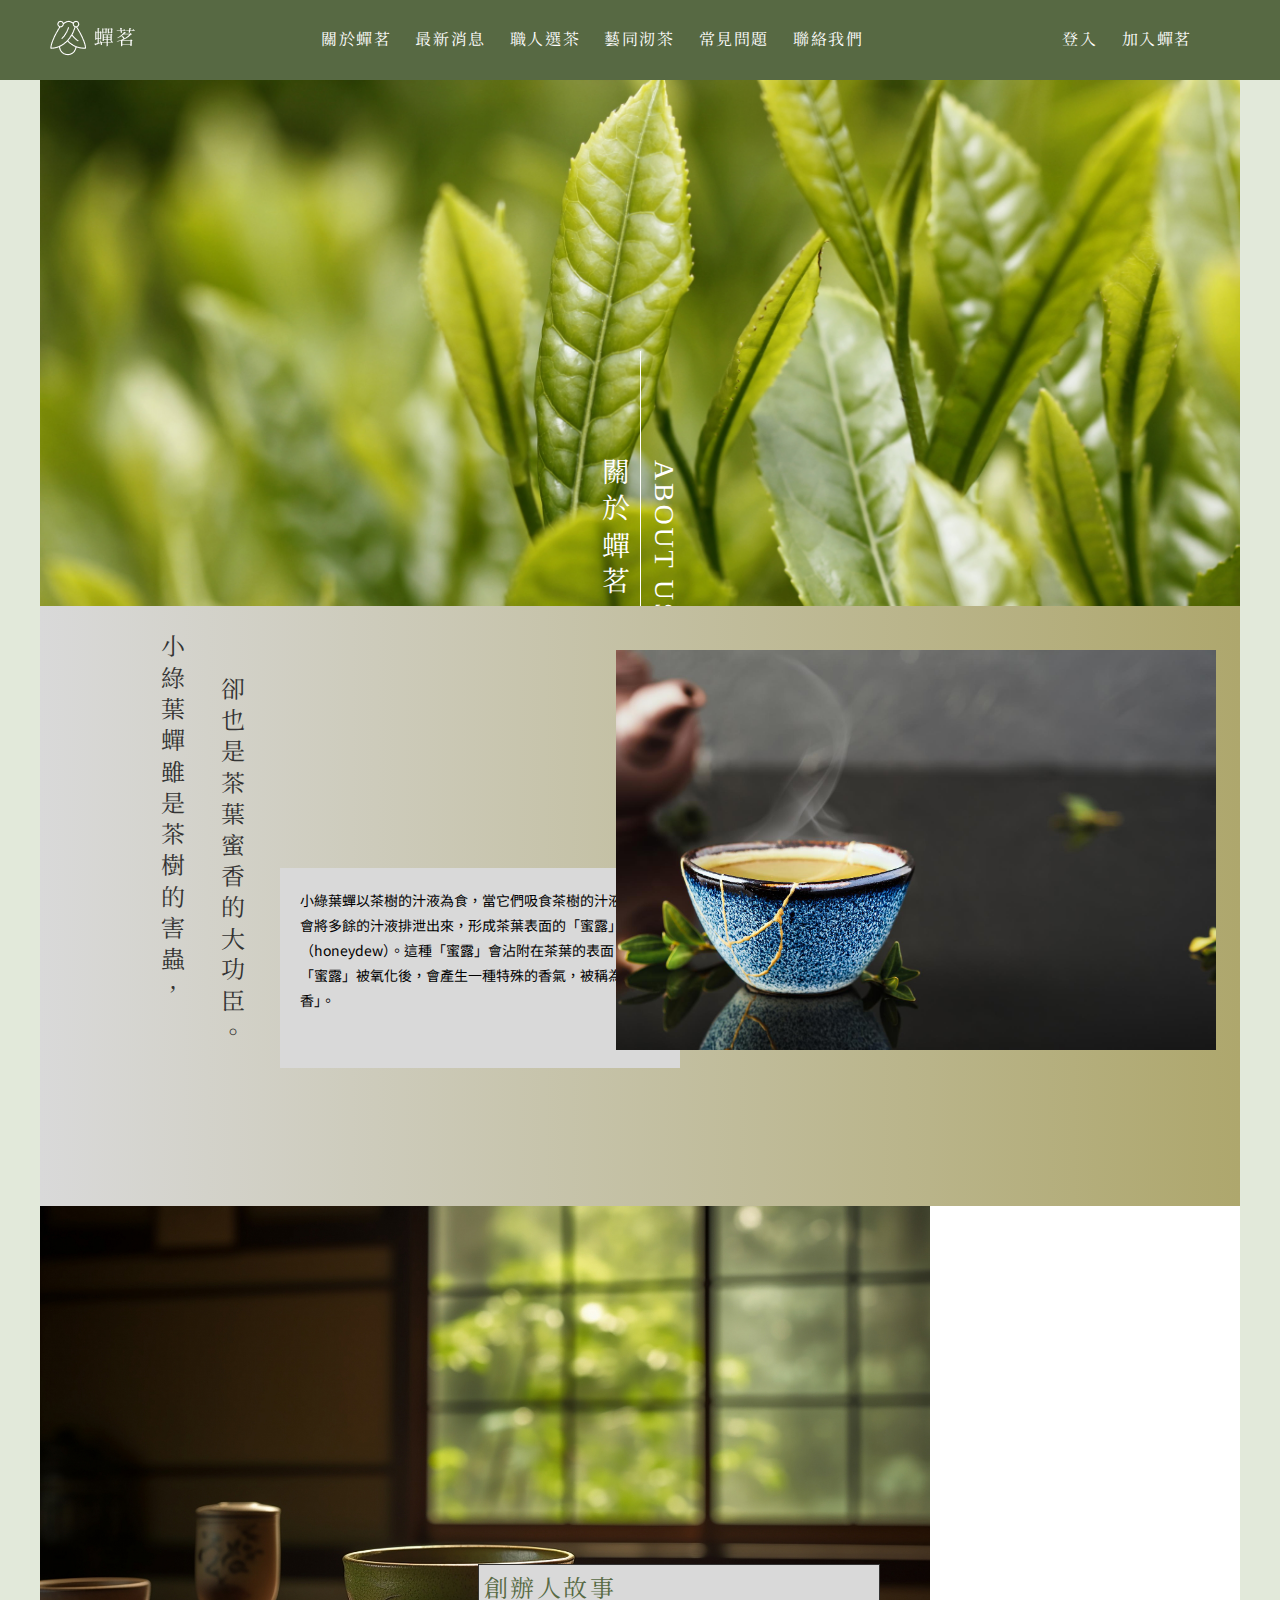
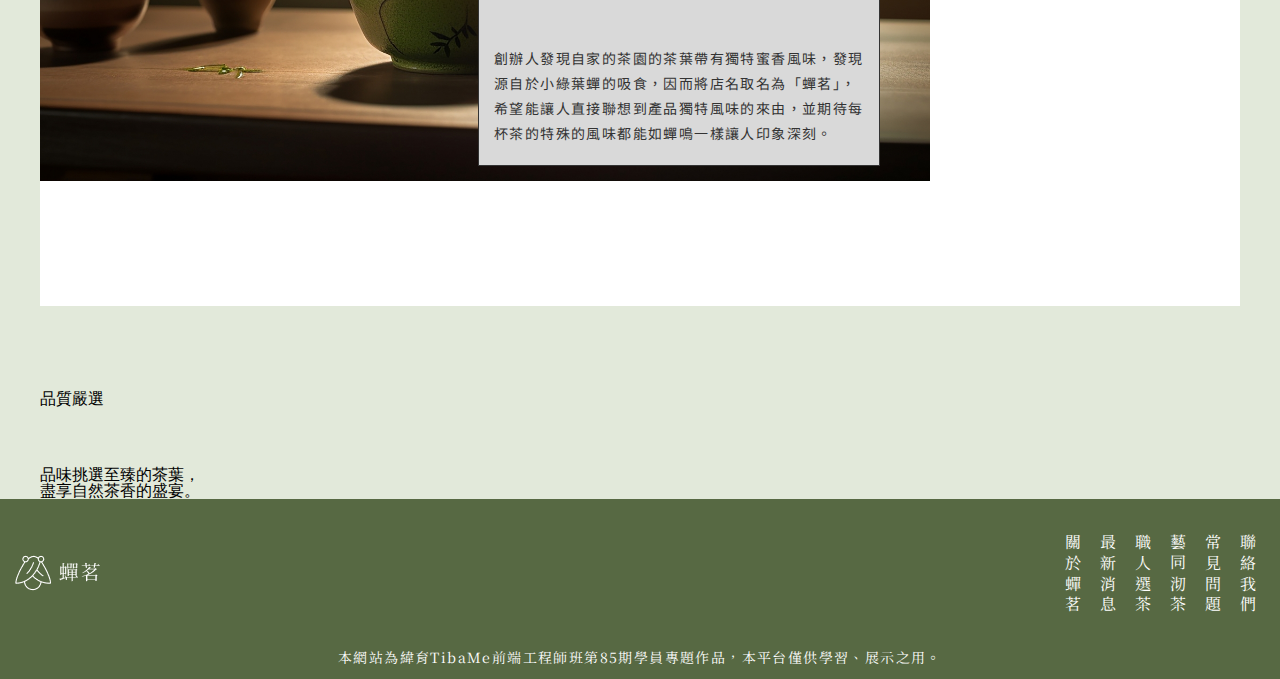
==== about_us.html @ ffd404fb "modify 4" ====
<!DOCTYPE html>
<html lang="en">
<head>
    <meta charset="UTF-8">
    <meta name="viewport" content="width=device-width, initial-scale=1.0">
    <title>關於蟬茗</title>
    <link rel="stylesheet" href="CSS/reset.css">
    <link rel="stylesheet" href="CSS/for_all.css">
    <link rel="stylesheet" href="CSS/about us.css">
    <link rel="stylesheet" href="https://cdnjs.cloudflare.com/ajax/libs/font-awesome/6.4.0/css/all.min.css" integrity="sha512-iecdLmaskl7CVkqkXNQ/ZH/XLlvWZOJyj7Yy7tcenmpD1ypASozpmT/E0iPtmFIB46ZmdtAc9eNBvH0H/ZpiBw==" crossorigin="anonymous" referrerpolicy="no-referrer" />
</head>
<body>
    <header>
        <nav>
            <div class="menu-logo">
            <a href="index.html"><img src="Images/Logo.png"alt=""></a>
            </div>
            <ul class="menu-bar">
                <li><a href="#">關於蟬茗</a></li>
                <li><a href="news.html">最新消息</a></li>
                <li><a href="#">職人選茶</a></li>
                <li><a href="#">藝同沏茶</a></li>
                <li><a href="#">常見問題</a></li>
                <li><a href="#">聯絡我們</a></li>
            </ul>
            <ul class="menu-login">
                <li><a href="#">登入</a></li>
                <li><a href="#">加入蟬茗</a></li>
                <li><a href="#"><i class="fa-sharp fa-solid fa-cart-shopping"></i></a></li>
            </ul>
        </nav>
    </header>

    <div class="about-us-section">
        <div class="about-us-banner">
            <div class="about-us-image">
                <img src="Images/about_us_banner.jpg" alt="">
            </div>
            <div class="about-us-ch">關於蟬茗</div>
            <div class="title-line"></div>
            <div class="about-us-en">ABOUT US</div>
        </div>

        <div class="store-story-section">
            <div class="store-story-line">小綠葉蟬雖是茶樹的害蟲，</div>
            <div class="store-story-txt">卻也是茶葉蜜香的大功臣。</div>
            <div class="store-story">
                <p>
                    小綠葉蟬以茶樹的汁液為食，當它們吸食茶樹的汁液後，會將多餘的汁液排泄出來，形成茶葉表面的「蜜露」（honeydew）。這種「蜜露」會沾附在茶葉的表面，而當「蜜露」被氧化後，會產生一種特殊的香氣，被稱為「蜜香」。
                </p>
            </div>
            <div class="about-us-story-image">
                <img src="Images/about_us_story image.jpg" alt="">
            </div>
        </div>
        <div class="founder-story">
            <div class="founder-story-image">
                <img src="Images/founder_story.jpg" alt="">
            </div>
            <div class="founder-story-txt">
                <h3>創辦人故事</h3>
                <br><br>
                <p>
                    創辦人發現自家的茶園的茶葉帶有獨特蜜香風味，發現源自於小綠葉蟬的吸食，因而將店名取名為「蟬茗」，希望能讓人直接聯想到產品獨特風味的來由，並期待每杯茶的特殊的風味都能如蟬鳴一樣讓人印象深刻。
                </p>
            </div>
        </div>

        <div class="title-upper-space"></div>
        <h2>品質嚴選</h2>
        <div class="title-bottom-space"></div>
        <div class="product-slogan">
            <h3 class="together-enjoy-slogan">品味挑選至臻的茶葉，</h3>
            <h3 class="experience-tea-slogan">盡享自然茶香的盛宴。</h3>
        </div>
    </div>

    <footer>
        <div class="footer-section">
            <div class="footer-logo">
                <a href="index.html"><img src="Images/Logo.png" alt=""></a>
            </div>
            <div class="footer-bar">
                <ul>
                    <li><a href="#">關於蟬茗</a></li>
                    <li><a href="news.html">最新消息</a></li>
                    <li><a href="#">職人選茶</a></li>
                    <li><a href="#">藝同沏茶</a></li>
                    <li><a href="#">常見問題</a></li>
                    <li><a href="#">聯絡我們</a></li>
                </ul>
            </div>
        </div>
        <div class="copyright">
            本網站為緯育TibaMe前端工程師班第85期學員專題作品，本平台僅供學習、展示之用。
        </div>
    </footer>

</body>
</html>
---- CSS/for_all.css ----
@import url('https://fonts.googleapis.com/css2?family=Cormorant+Infant&family=Lato&family=Noto+Sans+TC&family=Noto+Serif+TC:wght@600&display=swap');

body{
   background-color: #E2E9DA;
}
header{
   /* width: 100%; */
   background-color: #576943;
   /* text-align: center; */
   /* padding: 10px 0; */
   min-width: 1200px;
   height: 60px;
   /* padding-left: 10px; */
}
nav{
   display: flex;
   width: 1200px;
   margin: auto;
   justify-content: space-between;
}
.menu-logo{
   padding: 10px;
}
.menu-logo img{
   width: 100%;
}
.menu-bar{
   display: flex;
   align-items: center;
}
.menu-bar a{
   color: white;
   text-decoration: none;
   font-size: 16px;
   margin-right: 24px;
   font-family: 'Noto Serif TC', serif;
   letter-spacing: 0.1em;
}
.menu-bar a:hover{
   text-decoration: underline;
}
.menu-login{
   display: flex;
   align-items: center;
   color: white;
}
.menu-login a{
   color: white;
   text-decoration: none;
   font-size: 16px;
   margin-right: 24px;
   font-family: 'Noto Serif TC', serif;
   letter-spacing: 0.1em;
}
.menu-login a:hover{
   text-decoration: underline;
}

footer{
    height: 180px;
    background-color: #576943;
    display: flex;
    text-align: center;
    position: relative;
    flex-direction: column;
    min-width: 1200px;
    padding: 0 15px;
 }
 .footer-bar{
    writing-mode: vertical-lr;
 }
 .footer-bar a{
    text-decoration: none;
    line-height: 35px;
    color: #fff;
    font-size: 16px;
    font-family: 'Noto Serif TC', serif;
    letter-spacing: 0.3em;
 }
 .copyright{
    font-size: 14px;
    letter-spacing: 0.1em;
    color: #fff;
    font-family: 'Noto Serif TC', serif;
    text-align: center;
    padding-bottom: 15px;
 }
 .footer-section{
    display: flex;
    align-items: center;
    justify-content: space-between;
    width: 100%;
    flex: 1;
 }
---- CSS/about us.css ----
@import url('https://fonts.googleapis.com/css2?family=Lato&family=Noto+Sans+TC&family=Noto+Serif+TC:wght@600&family=Old+Standard+TT&display=swap');

body{
   background-color: #E2E9DA;
}
header{
   width: 100%;
   background-color: #576943;
   text-align: center;
   padding: 10px 0;
}
nav{
   display: flex;
   width: 1200px;
   margin: auto;
   justify-content: space-between;
}
.menu-bar{
   display: flex;
   align-items: center;
}
.menu-bar a{
   color: white;
   text-decoration: none;
   font-size: 16px;
   margin-right: 24px;
   font-family: 'Noto Serif TC', serif;
   letter-spacing: 0.1em;
}
.menu-bar a:hover{
   text-decoration: underline;
 }
.menu-login {
   display: flex;
   align-items: center;
   color: white;
}
.menu-login a {
   color: white;
   text-decoration: none;
   font-size: 16px;
   margin-right: 24px;
   font-family: 'Noto Serif TC', serif;
   letter-spacing: 0.1em;
}
.menu-login a:hover{
   text-decoration: underline;
}
.title-upper-space{
   height: 85px;
}
.title-bottom-space{
   height: 60px;
}
.about-us-section{
   width: 1200px;
   margin: auto;
}
.about-us-banner{
   height: 526px;
}
.about-us-image img{
   height: 526px;
   width: 100%;
   object-fit: cover;
   position: relative;
}
.about-us-ch{
   writing-mode: vertical-lr;
   font-size: 28px;
   font-family: 'Noto Serif TC', serif;
   letter-spacing: 0.3em;
   color: white;
   position: absolute;
   left: 47%;
   bottom: 33%;
}
.title-line{
   border-left: 1.5px solid #fff;
   height:30%;
   position: absolute;
   left: 50%;
   bottom: 31%;
}
.about-us-en{
   writing-mode: vertical-lr;
   font-size: 28px;
   font-family: 'Old Standard TT', serif;
   letter-spacing: 0.1em;
   color: white;
   position: absolute;
   right: 47%;
   bottom: 31%;
}
.store-story-section{
   height: 600px;
   background: linear-gradient(to left, #AEA76D, #D9D9D9);
   position: relative;
}
.store-story-line{
   writing-mode: vertical-lr;
   font-size: 24px;
   font-family: 'Noto Serif TC', serif;
   letter-spacing: 0.3em;
   color: #333333;
   position: absolute;
   left: 10%;
   bottom: 33%;
}
.store-story-txt{
   writing-mode: vertical-lr;
   font-size: 24px;
   font-family: 'Noto Serif TC', serif;
   letter-spacing: 0.3em;
   color: #333333;
   position: absolute;
   left: 15%;
   bottom: 26%;
}
.store-story{
   width: 400px;
   height: 200px;
   background-color: #D9D9D9;
   position: absolute;
   left: 20%;
   bottom: 23%;
}
.store-story p{
   line-height: 25px;
   font-size: 14px;
   padding: 20px 20px;
   font-family: 'Noto Sans TC', sans-serif;
}
.about-us-story-image img{
   width: 600px;
   height: 400px;
   object-fit: cover;
   position: absolute;
   right: 2%;
   bottom: 26%;
}
.founder-story{
   height: 700px;
   background-color: rgb(255, 255, 255);
   position: relative;
}
.founder-story-image img{
   width: 890px;
   height: 575px;
   object-fit: cover;
}
.founder-story-txt{
   width: 400px;
   height: 200px;
   background-color: #D9D9D9;
   border: #333333 solid 1px;
   position: absolute;
   right: 30%;
   bottom: 20%;

}
.founder-story-txt h3{
   font-family: 'Noto Serif TC', serif;
   font-size: 24px;
   letter-spacing: 0.1em;
   padding: 10px 0 0 5px;
   color: #576943;
}
.founder-story-txt p{
   font-family: 'Noto Sans TC', sans-serif;
   line-height: 25px;
   font-size: 14px;
   letter-spacing: 0.1em;
   padding: 15px;
   color: #333333;
}
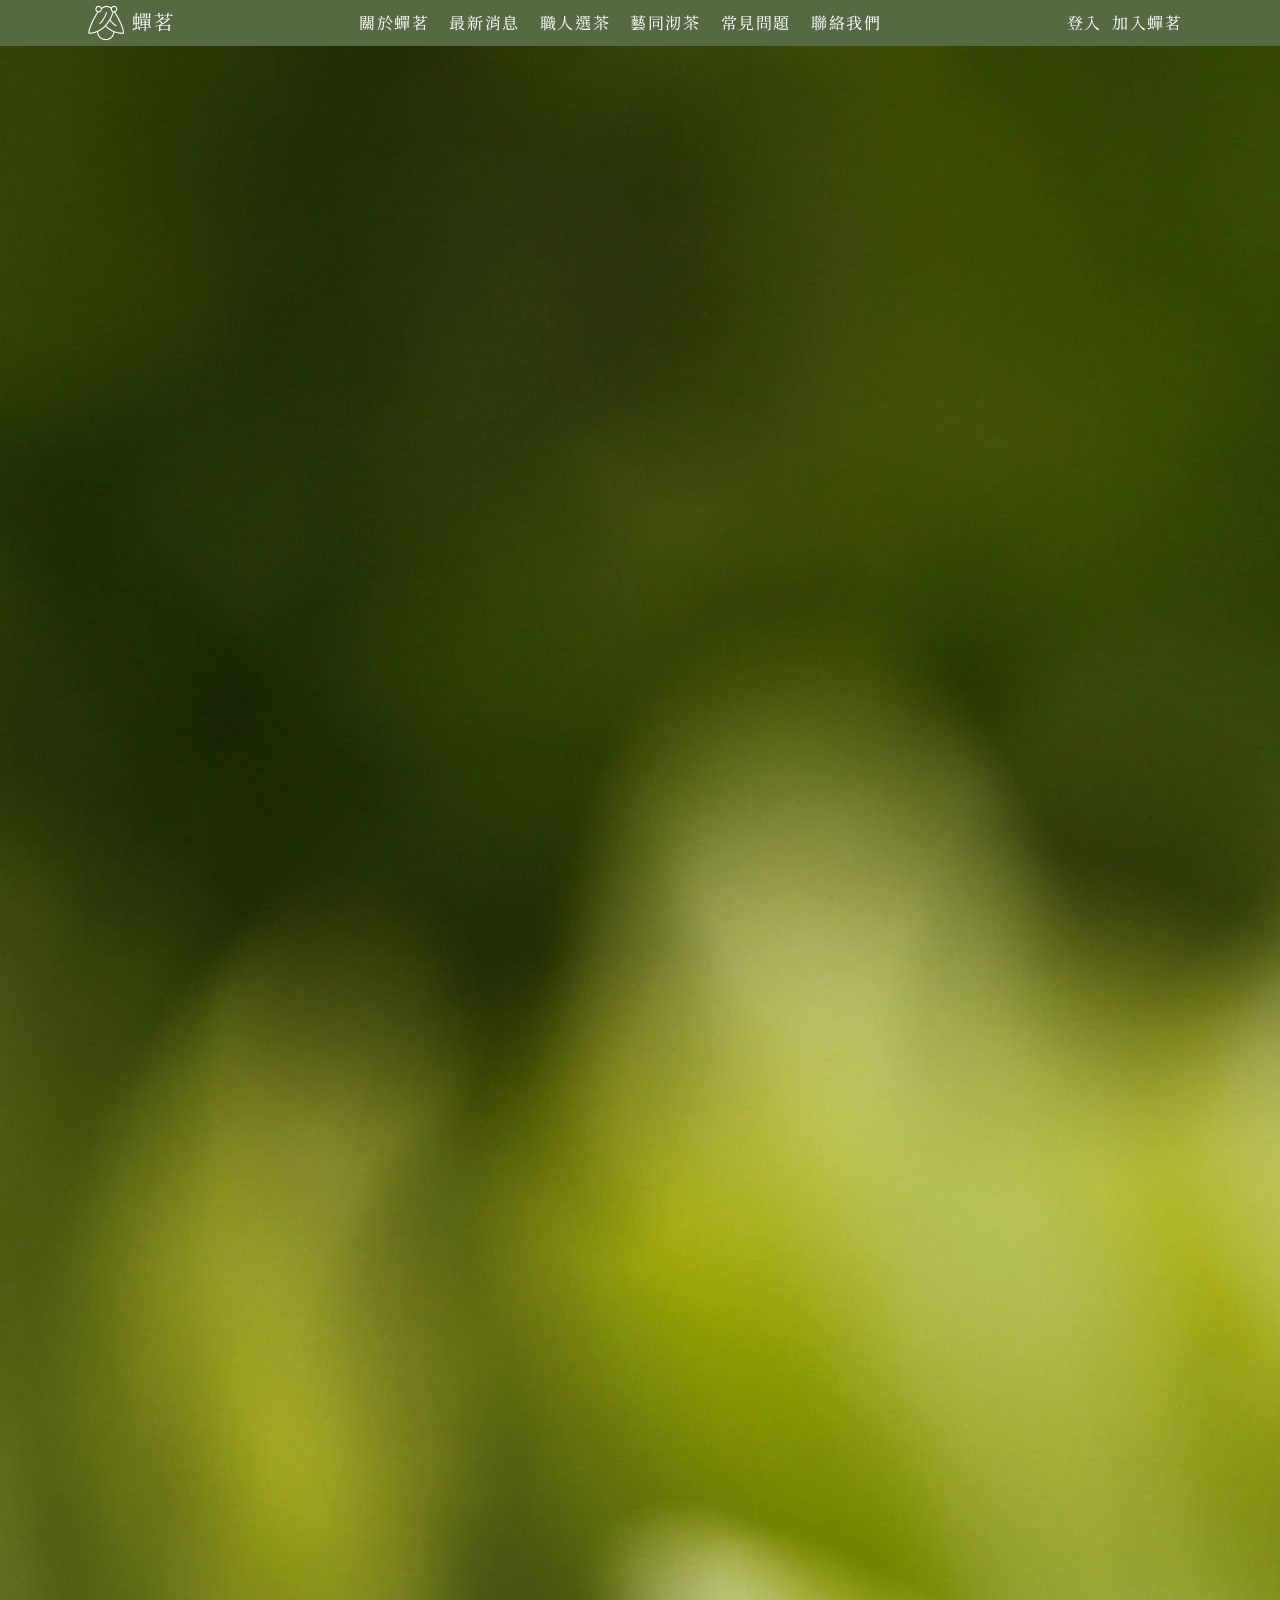
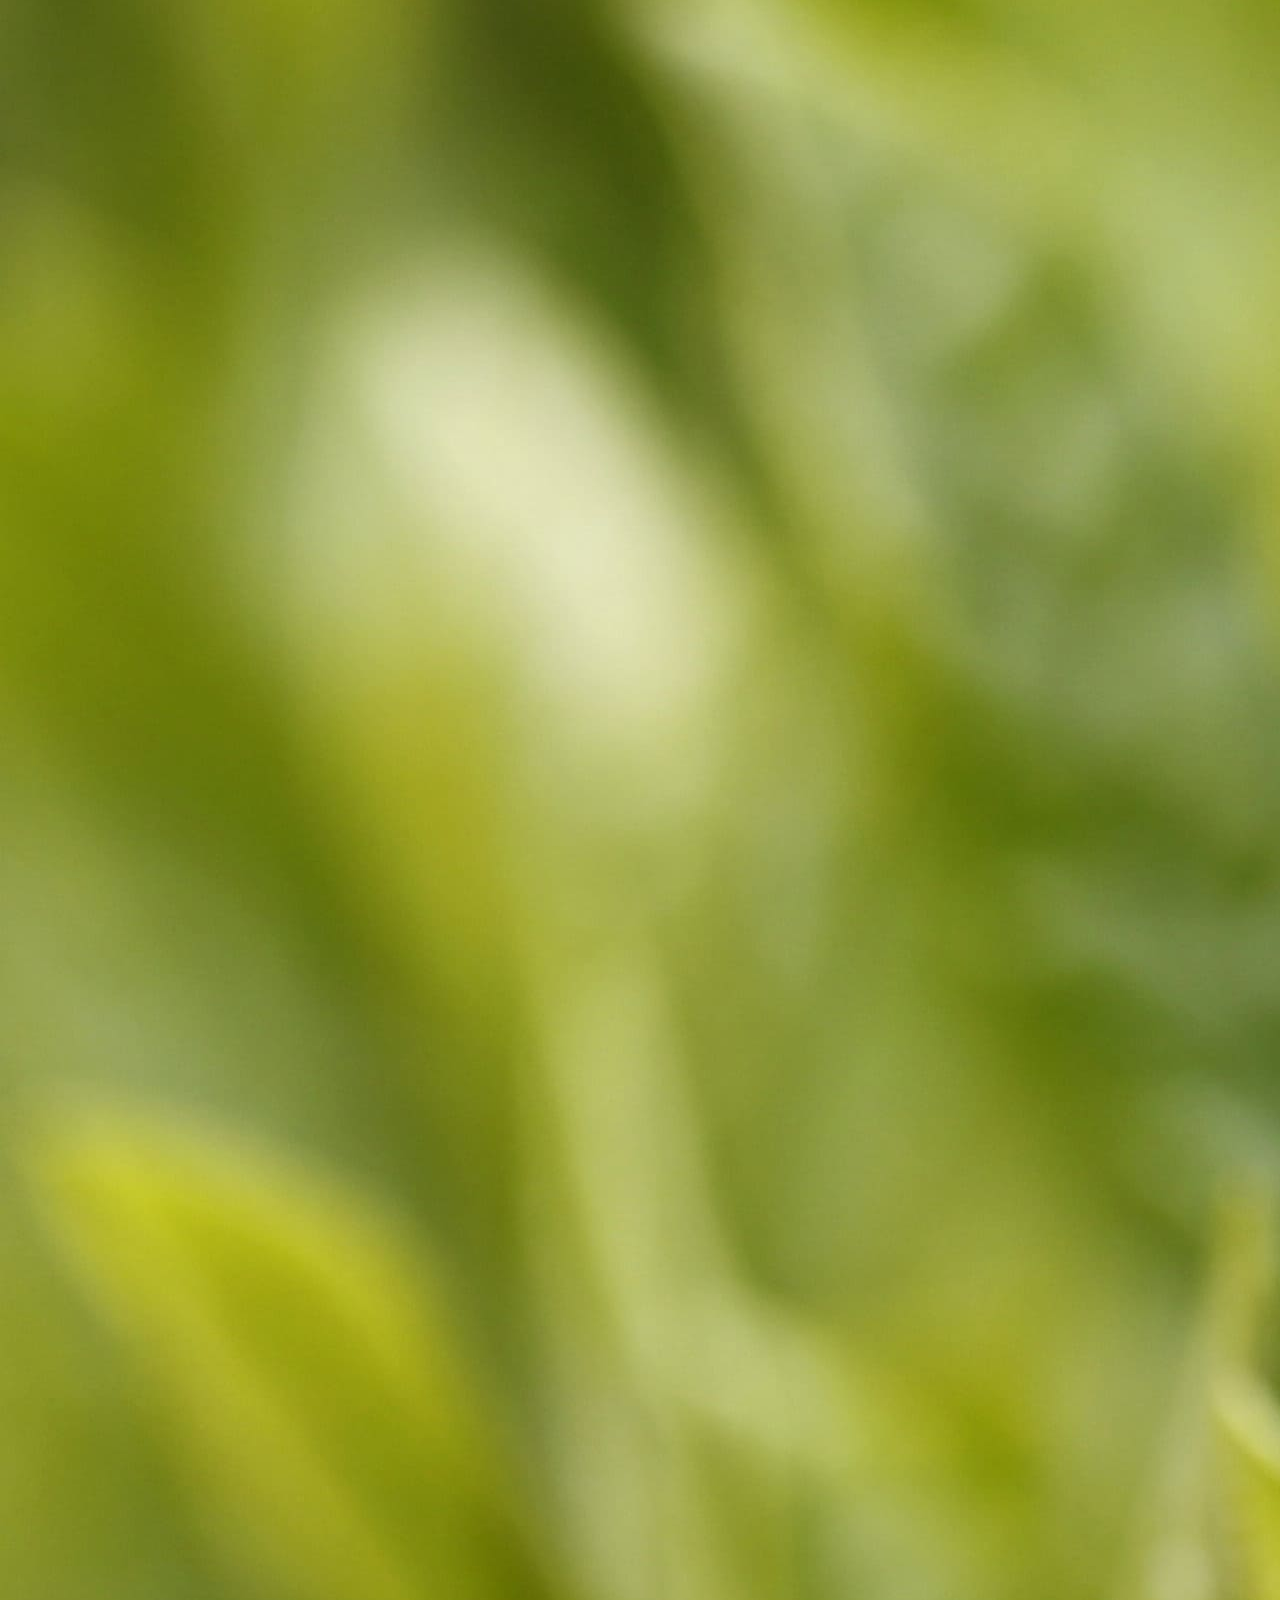
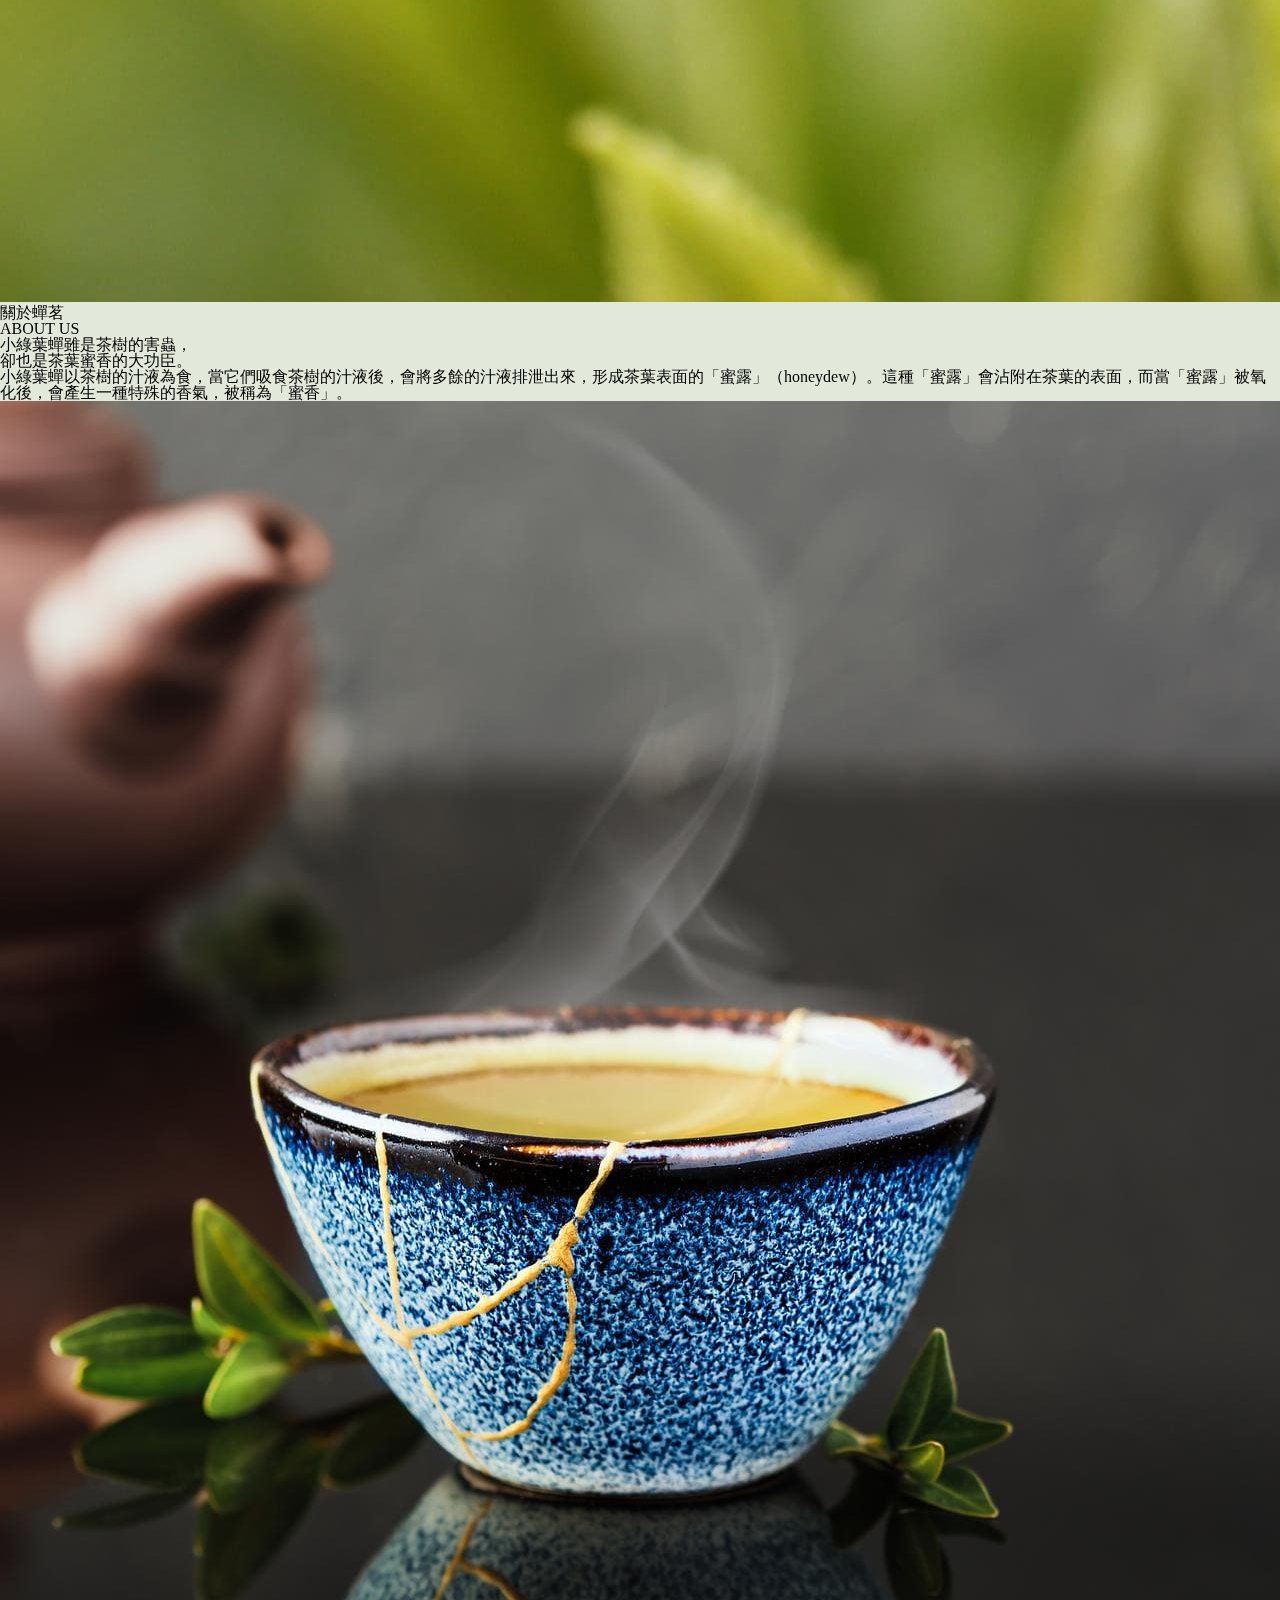
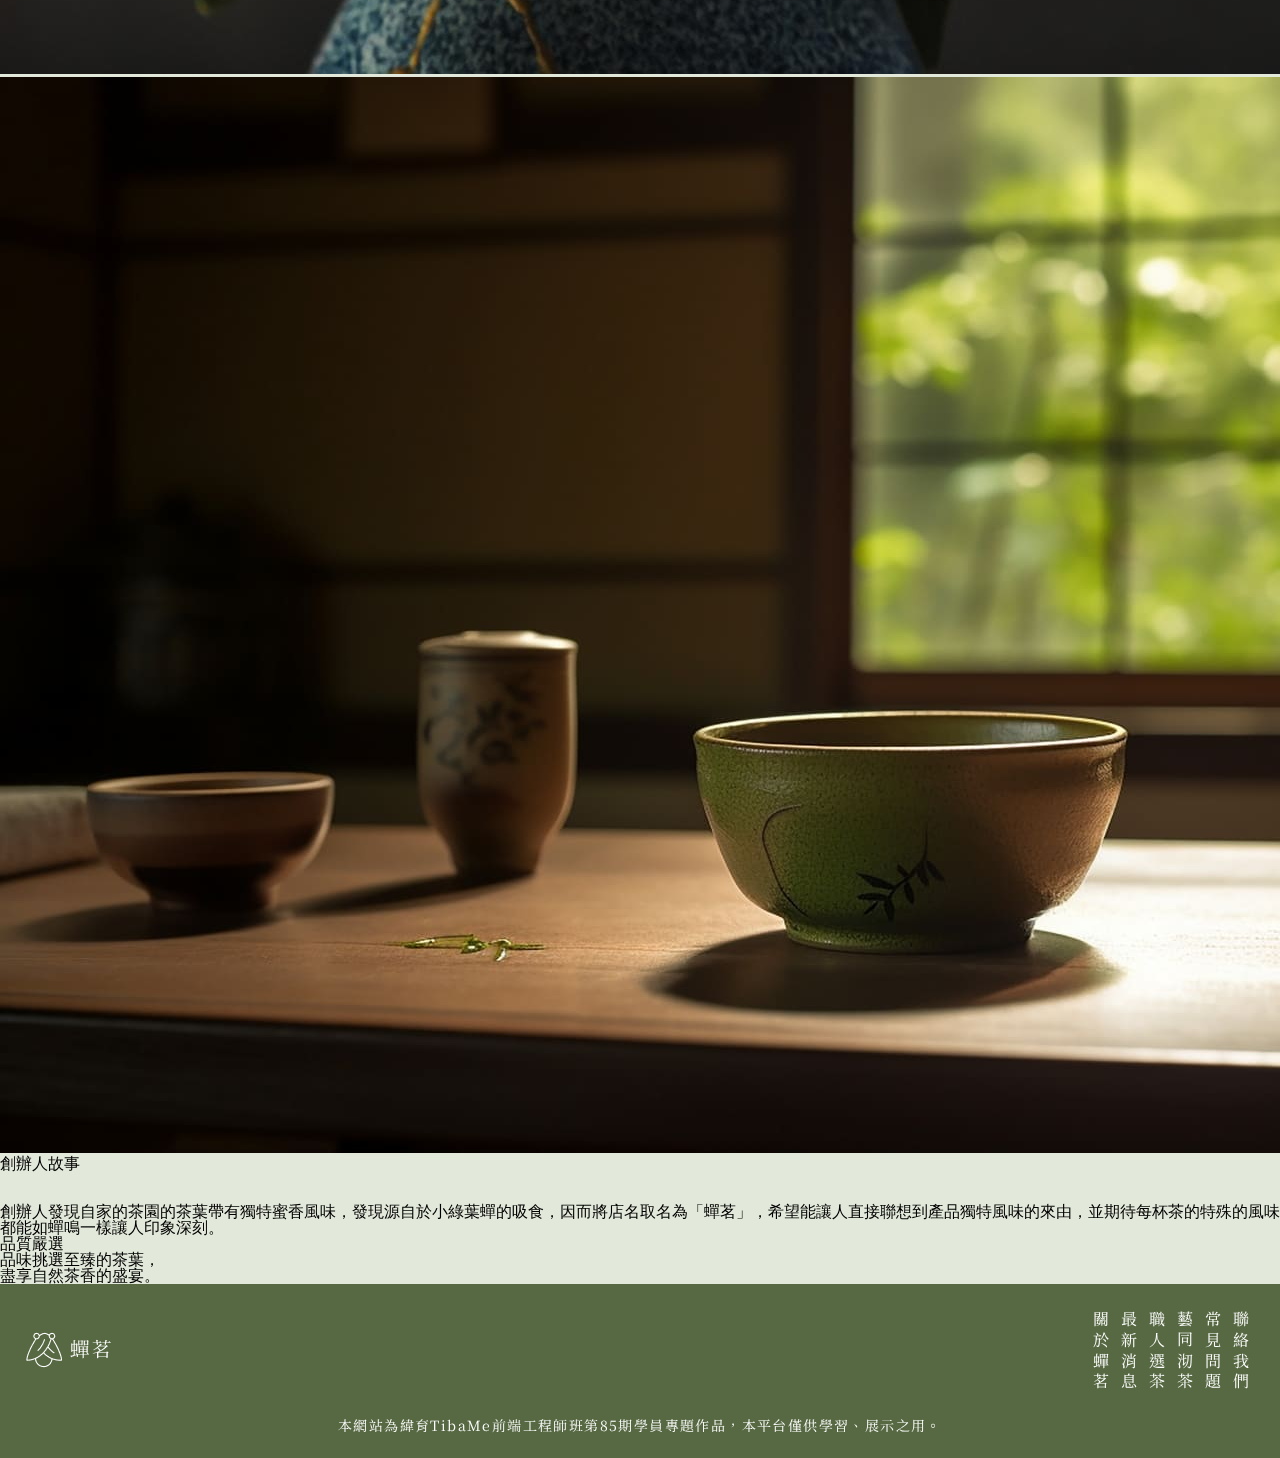
==== commit 59ddf0e9: "首頁 v1" ====
--- a/about_us.html
+++ b/about_us.html
@@ -3,32 +3,47 @@
 <head>
     <meta charset="UTF-8">
     <meta name="viewport" content="width=device-width, initial-scale=1.0">
-    <title>關於蟬茗</title>
+    <title>蟬茗</title>
     <link rel="stylesheet" href="CSS/reset.css">
     <link rel="stylesheet" href="CSS/for_all.css">
-    <link rel="stylesheet" href="CSS/about us.css">
-    <link rel="stylesheet" href="https://cdnjs.cloudflare.com/ajax/libs/font-awesome/6.4.0/css/all.min.css" integrity="sha512-iecdLmaskl7CVkqkXNQ/ZH/XLlvWZOJyj7Yy7tcenmpD1ypASozpmT/E0iPtmFIB46ZmdtAc9eNBvH0H/ZpiBw==" crossorigin="anonymous" referrerpolicy="no-referrer" />
+    <link rel="stylesheet" href="CSS/index.css">
+    <link rel="stylesheet" href="CSS/grid.css">
+    <link rel="stylesheet" href="CSS/animate.css">
+    <script src="JavaScript/jquery-3.7.0.js"></script>
+    <script src="JavaScript/index.js"></script>
+	<script src="JavaScript/jquery.lettering.js"></script>
+	<script src="JavaScript/jquery.textillate.js"></script>
 </head>
 <body>
-    <header>
-        <nav>
-            <div class="menu-logo">
-            <a href="index.html"><img src="Images/Logo.png"alt=""></a>
-            </div>
-            <ul class="menu-bar">
-                <li><a href="#">關於蟬茗</a></li>
-                <li><a href="news.html">最新消息</a></li>
-                <li><a href="#">職人選茶</a></li>
-                <li><a href="#">藝同沏茶</a></li>
-                <li><a href="#">常見問題</a></li>
-                <li><a href="#">聯絡我們</a></li>
-            </ul>
-            <ul class="menu-login">
-                <li><a href="#">登入</a></li>
-                <li><a href="#">加入蟬茗</a></li>
-                <li><a href="#"><i class="fa-sharp fa-solid fa-cart-shopping"></i></a></li>
-            </ul>
+    <input type="checkbox" name="" id="menu-switch">
+    <header class="main-header">
+        <div class="logo">
+            <a href="#">
+                <img src="Images/Logo.png"alt="">
+            </a>
+        </div>
+
+        <div class="hb">
+            <label for="menu-switch">
+                <span></span>
+                <span></span>
+                <span></span>
+            </label>
+        </div>
+
+        <nav class="main-nav">
+            <a href="about_us.html">關於蟬茗</a>
+            <a href="news.html">最新消息</a>
+            <a href="#">職人選茶</a>
+            <a href="#">藝同沏茶</a>
+            <a href="#">常見問題</a>
+            <a href="#">聯絡我們</a>
         </nav>
+
+        <nav class="menu-login">
+            <a href="#">登入</a>
+            <a href="#">加入蟬茗</a>
+        </nav>        
     </header>
 
     <div class="about-us-section">
--- a/CSS/for_all.css
+++ b/CSS/for_all.css
@@ -3,41 +3,34 @@
 body{
    background-color: #E2E9DA;
 }
-header{
-   /* width: 100%; */
+.logo img{
+   vertical-align: top;
+}
+.main-header{
+   width: 100%;
+   display: flex;
+   justify-content: space-around;
+   padding: 5px 0 5px 0;
    background-color: #576943;
-   /* text-align: center; */
-   /* padding: 10px 0; */
-   min-width: 1200px;
-   height: 60px;
-   /* padding-left: 10px; */
+   position: relative;
 }
-nav{
+
+.main-nav{
    display: flex;
-   width: 1200px;
-   margin: auto;
-   justify-content: space-between;
 }
-.menu-logo{
+.main-nav a{
    padding: 10px;
-}
-.menu-logo img{
-   width: 100%;
-}
-.menu-bar{
-   display: flex;
-   align-items: center;
-}
-.menu-bar a{
-   color: white;
    text-decoration: none;
+   color: #fff;
    font-size: 16px;
-   margin-right: 24px;
    font-family: 'Noto Serif TC', serif;
    letter-spacing: 0.1em;
 }
-.menu-bar a:hover{
+.main-nav a:hover{
    text-decoration: underline;
+}
+#menu-switch{
+   display: none;
 }
 .menu-login{
    display: flex;
@@ -48,47 +41,143 @@
    color: white;
    text-decoration: none;
    font-size: 16px;
-   margin-right: 24px;
+   margin-right: 10px;
    font-family: 'Noto Serif TC', serif;
    letter-spacing: 0.1em;
 }
 .menu-login a:hover{
    text-decoration: underline;
 }
+footer{
+   width: 100%;
+   background-color: #576943;
+   display: flex;
+   flex-direction: column;
+   justify-content: center;
+}
+.footer-section{
+   display: flex;
+   justify-content: space-between;
+   align-items: center;
+   padding: 2%;
+}
+.footer-logo img{
+   width: 100%;
+}
+.footer-bar{
+   writing-mode: vertical-lr;
+}
+.footer-bar a{
+   text-decoration: none;
+   line-height: 20px;
+   color: #fff;
+   font-size: 12px;
+   font-family: 'Noto Serif TC', serif;
+   letter-spacing: 0.3em;
+}
+.copyright{
+   font-size: 10px;
+   letter-spacing: 0.1em;
+   color: #fff;
+   font-family: 'Noto Serif TC', serif;
+   text-align: center;
+   padding: 0 2% 2%;
+}
 
-footer{
-    height: 180px;
-    background-color: #576943;
-    display: flex;
-    text-align: center;
-    position: relative;
-    flex-direction: column;
-    min-width: 1200px;
-    padding: 0 15px;
- }
- .footer-bar{
-    writing-mode: vertical-lr;
- }
- .footer-bar a{
-    text-decoration: none;
-    line-height: 35px;
-    color: #fff;
-    font-size: 16px;
-    font-family: 'Noto Serif TC', serif;
-    letter-spacing: 0.3em;
- }
- .copyright{
-    font-size: 14px;
-    letter-spacing: 0.1em;
-    color: #fff;
-    font-family: 'Noto Serif TC', serif;
-    text-align: center;
-    padding-bottom: 15px;
- }
- .footer-section{
-    display: flex;
-    align-items: center;
-    justify-content: space-between;
-    width: 100%;
-    flex: 1;
- }+@media screen and (max-width: 767px) {
+   .hb label{
+      width: 40px;
+      height: 40px;
+      background-color: #576943;
+      display: block;
+      position: relative;
+   }
+   .main-nav{
+      position: absolute;
+      width: 90%;
+      height: calc(100vh - 60px);
+      background-color: rgba(174, 167, 109, 0.5);
+      top: 100%;
+      left: 0%;
+      translate: -100% 0%;
+      flex-direction: column;
+      transition: 1s;
+      opacity: 0;
+   }
+   .main-nav a + a{
+      border-top: 1px solid #576943;
+   }
+   #menu-switch:checked + .main-header .main-nav{
+      translate: 0% 0%;
+      opacity: 1;
+   }
+   /* -------------------------------------- */
+   .hb span{
+      width: 60%;
+      height: 2px;
+      background-color: #bebebe;
+      position: absolute;
+      inset: 0;
+      margin: auto;
+   }
+   .hb span:nth-child(1){
+      translate: 0px -10px;
+      rotate: 0deg;
+      transition: translate 0.3s 0.3s,
+                   rotate 0.3s 0s;
+   }
+   .hb span:nth-child(2){
+      opacity: 1;
+      transition: opacity 0.3s 0.6s;
+   }
+   .hb span:nth-child(3){
+      translate: 0px 10px;
+      rotate: 0deg;
+      transition: translate 0.3s 0.3s,
+                   rotate 0.3s 0s;
+   }
+   #menu-switch:checked + .main-header .hb span:nth-child(1){
+      translate: 0px 0px;
+      rotate: 45deg;
+      transition: translate 0.3s 0.3s,
+                   rotate 0.3s 0.6s;
+   }
+   #menu-switch:checked + .main-header .hb span:nth-child(2){
+      opacity: 0;
+      transition: opacity 0.3s;
+   }
+   #menu-switch:checked + .main-header .hb span:nth-child(3){
+      translate: 0px 0px;
+      rotate: 315deg;
+      transition: translate 0.3s 0.3s,
+                   rotate 0.3s 0.6s;
+   }
+}
+@media screen and (min-width: 414px) {
+   .footer-bar a{
+      font-size: 14px;
+   }
+   .copyright{
+      font-size: 12px;
+   }
+}
+@media screen and (min-width: 768px) {
+   .hb{
+      display: none;
+   }
+   .main-nav{
+      flex-direction: row;
+   }
+   .footer-bar a{
+      font-size: 16px;
+      line-height: 28px;
+   }
+   .copyright{
+      font-size: 14px;
+   }
+}
+@media screen and (min-width: 768px) and (hover:hover) {
+   .main-nav a:hover{
+      color: #fff;
+   }
+}--- a/CSS/index.css
+++ b/CSS/index.css
@@ -0,0 +1,492 @@
+.index-banner{
+   margin: auto;
+}
+.index-banner-image{
+   width: 100%;
+}
+.index-banner-image img{
+   width: 100%;
+   height: 60vw;
+   box-shadow: 2px 2px 4px rgb(120, 120, 120);
+   margin-left: -8%;
+}
+.news{
+   width: 100%;
+   max-width: 1200px;
+   margin: 0 auto;
+}
+.news-title{
+   width: 100%;
+   margin: 60px 0;
+   display: flex;
+   justify-content: center;
+   align-items: center;
+}
+.news-title img{
+   position: absolute;
+   margin: auto;
+}
+.news-title h2{
+   font-family: 'Noto Serif TC', serif;
+   color: #333333;
+   font-size: 1.7em;
+   text-shadow: 0.1em 0.1em 0.1em #bebebe;
+   letter-spacing: 0.1em;
+   text-align: center;
+}
+
+.card-wrap{
+   display: flex;
+   flex-wrap: wrap;
+   margin: auto;
+   justify-content: center;
+}
+.card{
+   width: 285px;
+   flex-shrink: 0;
+   margin: 0 10px 20px;
+   box-shadow: 2px 2px 4px rgb(120, 120, 120);
+}
+.card-image{
+   width: 285px;
+   height: 285px;
+}
+.card .card-image img{
+   width: 100%;
+   /* object-fit: cover; */
+}
+.card .news-info h4{
+   font-family: 'Noto Serif TC', serif;
+   font-size: 16px;
+   letter-spacing: 0.1em;
+   color: #576943;
+   padding: 20px 0 30px 17px;
+}
+.news-info {
+   width: 100%;
+   /* height: 20%; */
+   background-color: #fff;
+   position: relative;
+}
+.news-info p {
+   width: 80%;
+   min-height: 100px;
+   line-height: 25px;
+   font-size: 14px;
+   padding: 0px 20px 30px 17px;
+   font-family: 'Noto Sans TC', sans-serif;
+}
+.news-info span {
+   line-height: 25px;
+   font-size: 10px;
+   letter-spacing: 0.1em;
+   font-family: 'Lato', sans-serif;
+   color: #404040;
+   display: block;
+   padding-right: 20px;
+   text-align: right;
+   opacity: 70%;
+   display: block;
+   position: absolute;
+   right: 0.5%;
+   bottom: 6%;
+}
+.btn-readmore {
+   display: flex;
+   flex-direction: column;
+   align-items: flex-end;
+}
+.btn-readmore .read-more-txt{
+   font-size: 16px;
+   letter-spacing: 0.1em;
+   text-decoration: none;
+   font-family: 'Lato', sans-serif;
+   color: #333333;
+   padding: 10px 22px 0 0;
+   text-align: right;
+   float: right;
+}
+.read-more-arrow img{
+   padding-right: 4px;
+}
+.products{
+   width: 100%;
+   max-width: 1200px;
+   margin: 0 auto;
+   position: relative;
+}
+.products-title{
+   width: 100%;
+   margin: 60px 0;
+   display: flex;
+   justify-content: center;
+   align-items: center;
+}
+.products-title img{
+   position: absolute;
+   margin: auto;
+}
+.products-title h2{
+   font-family: 'Noto Serif TC', serif;
+   color: #333333;
+   font-size: 1.7em;
+   text-shadow: 0.1em 0.1em 0.1em #bebebe;
+   letter-spacing: 0.1em;
+   text-align: center;
+}
+.top-products-slogan{
+   font-size: 1.13em;
+   line-height: 36px;
+   letter-spacing: 0.05em;
+   text-decoration: underline;
+   color: #333333;
+   font-family: 'Noto Serif TC', serif;
+   text-align: center;
+   margin-right: 100px;
+}
+.bottom-products-slogan{
+   font-size: 1.13em;
+   line-height: 36px;
+   letter-spacing: 0.05em;
+   text-decoration: underline;
+   color: #333333;
+   font-family: 'Noto Serif TC', serif;
+   text-align: center;
+   margin-left: 100px;
+}
+
+.product-section{
+   width: 95%;
+   margin: 4% auto;
+   display: flex;
+}
+.product-section-txt{
+   width: 55%;
+   border: 1px solid #333333;
+   position: relative;
+}
+.product-ranking{
+   font-size: 35px;
+   margin: -17px 0;
+   letter-spacing: 0.05em;
+   font-family: 'Cormorant Infant', serif;
+   text-shadow: 0.1em 0.1em 0.16em #c4c4c4;
+   color: #fff;
+   opacity: .7;
+}
+.product-name{
+   writing-mode: vertical-lr;
+   margin: 25px 10px;
+   font-family: 'Noto Serif TC', serif;
+   font-size: 14px;
+   letter-spacing: 0.3em;
+   color: #576943;
+   text-shadow: 0.1em 0.1em 0.1em #c4c4c4;
+}
+.name-line{
+   border-left: 0.08em solid #7d7d7d;
+   height:78%;
+   position: absolute;
+   left: 25%;
+   bottom: 28%;
+}
+.product-dsc{
+   width: 100%;
+   height: 100%;
+   position: absolute;
+   left: 30%;
+   top: 9%;
+}
+.product-dsc p{
+   width: 100%;
+   height: 87%;
+   writing-mode: vertical-lr;
+   line-height: 16px;
+   font-size: 10px;
+   letter-spacing: 0.1em;
+   text-align: justify;
+   font-family: 'Noto Sans TC', sans-serif;
+}
+.product-section-image{
+   width: 45%;
+   padding-left: 10px;
+}
+.product-section-image img{
+   width: 100%;
+   height: 30vw;
+   object-fit: cover;
+   box-shadow: 2px 2px 4px rgb(120, 120, 120);
+}
+.events{
+   width: 100%;
+   max-width: 1200px;
+   margin: 0 auto;
+   position: relative;
+}
+.events-title{
+   width: 100%;
+   margin: 60px 0;
+   display: flex;
+   justify-content: center;
+   align-items: center;
+}
+.events-title img{
+   position: absolute;
+   margin: auto;
+}
+.events-title h2{
+   font-family: 'Noto Serif TC', serif;
+   color: #333333;
+   font-size: 1.7em;
+   text-shadow: 0.1em 0.1em 0.1em #bebebe;
+   letter-spacing: 0.1em;
+   text-align: center;
+}
+.top-events-slogan{
+   font-size: 1.13em;
+   line-height: 36px;
+   letter-spacing: 0.05em;
+   text-decoration: underline;
+   color: #333333;
+   font-family: 'Noto Serif TC', serif;
+   text-align: center;
+   margin-right: 100px;
+}
+.bottom-events-slogan{
+   font-size: 1.13em;
+   line-height: 36px;
+   letter-spacing: 0.05em;
+   text-decoration: underline;
+   color: #333333;
+   font-family: 'Noto Serif TC', serif;
+   text-align: center;
+   margin: 0 0 20px 100px;
+}
+.events-section{
+   width: 100%;
+   margin-bottom: 10%;
+}
+.event-image{
+   width: 80%;
+   margin: auto;
+}
+.event-image img{
+   width: 100%;
+   vertical-align: bottom;
+}
+.event-name-block{
+   width: 80%;
+   height: 7vw;
+   background-color: white;
+   margin: 0 auto 2%;
+   text-align: center;
+   background-color: #ffffffc2;
+   border: 1px solid #bebebe;
+   display: flex;
+   align-items: center;
+   justify-content: center;
+}
+.event-name-block span{
+   font-size: 14px;
+   letter-spacing: 0.2em;
+   color: #576943;
+   font-family: 'Noto Serif TC', serif;
+   text-shadow: 0.1em 0.1em 0.1em #c4c4c4;
+}
+.event-info-block{
+   width: 80%;
+   margin: auto;
+   border: 1px solid #333333;
+}
+.event-info-block p{
+   font-size: 12px;
+   padding: 5%;
+   line-height: 19px;
+   letter-spacing: 0.08em;
+   text-align: justify;
+   color: #333333;
+   font-family: 'Noto Sans TC', sans-serif;
+}
+.contact_us{
+   width: 100%;
+   max-width: 1200px;
+   margin: 0 auto 60px;
+   position: relative;
+}
+.contact-title{
+   width: 100%;
+   margin: 60px 0;
+   display: flex;
+   justify-content: center;
+   align-items: center;
+}
+.contact-title img{
+   position: absolute;
+   margin: auto;
+}
+.contact-title h2{
+   font-family: 'Noto Serif TC', serif;
+   color: #333333;
+   font-size: 1.7em;
+   text-shadow: 0.1em 0.1em 0.1em #bebebe;
+   letter-spacing: 0.1em;
+   text-align: center;
+}
+.info-section{
+   width: 90%;
+   margin: auto;
+   position: relative;
+}
+.info-section-image{
+   position: relative;
+}
+.info-section-image img{
+   width: 100%;
+   vertical-align: bottom;
+}
+.contact-slogan,.contact-address,.contact-phone,.contact-email{
+   font-family: 'Noto Serif TC', serif;
+   color: #fff;
+   letter-spacing: 0.1em;
+   text-shadow: 0.1em 0.1em 0.2em #383838;
+}
+.contact-slogan{
+   position: absolute;
+   margin: 6% 0 0 5%;
+   font-size: 16px;
+   text-decoration: underline;
+}
+.contact-address{
+   position: absolute;
+   margin: 15% 0 0 5%;
+   font-size: 12px;
+}
+.contact-phone{
+   position: absolute;
+   margin: 20% 0 0 5%;
+   font-size: 12px;
+}
+.contact-email{
+   position: absolute;
+   margin: 25% 0 0 5%;
+   font-size: 12px;
+}
+.contact-map{
+   overflow: hidden;
+   position: absolute;
+   width: 45%;
+   height: 25vw;
+   margin: 34% 0 0 5%;
+}
+@media screen and (min-width: 414px) {
+   .product-section-txt{
+      width: 50%;
+   }
+   .product-section-image{
+      width: 50%;
+   }
+   .event-flex-section {
+      display: flex;
+      flex-wrap: wrap;
+      justify-content: space-evenly;
+   }
+   .events-section {
+      width: calc(50% - 20px);
+      margin-bottom: 35px;
+   }
+   .event-image{
+      width: 100%;
+      margin: auto;
+   }
+   .event-name-block{
+      width: 100%;
+      margin: 0 auto 4%;
+   }
+   .event-info-block{
+      width: 100%;
+   }
+   .contact-slogan{
+      font-size: 18px;
+   }
+   .contact-address,.contact-phone,.contact-email{
+      font-size: 14px;
+   }
+}
+@media screen and (min-width: 768px) {
+   .product-section-txt{
+      width: 50%;
+      border: 1px solid #333333;
+      position: relative;
+   }
+   .product-ranking{
+      font-size: 60px;
+      margin: -30px 0;
+      letter-spacing: 0.05em;
+      font-family: 'Cormorant Infant', serif;
+      text-shadow: 0.1em 0.1em 0.16em #c4c4c4;
+      color: #fff;
+      opacity: .7;
+   }
+   .product-name{
+      writing-mode: vertical-lr;
+      margin: 45px 13px;
+      font-family: 'Noto Serif TC', serif;
+      font-size: 25px;
+      letter-spacing: 0.3em;
+      color: #576943;
+      text-shadow: 0.1em 0.1em 0.1em #c4c4c4;
+   }
+   .name-line{
+      border-left: 0.08em solid #7d7d7d;
+      height: 78%;
+      position: absolute;
+      left: 35%;
+      bottom: 28%;
+   }
+   .product-dsc{
+      width: 100%;
+      height: 100%;
+      position: absolute;
+      left: 45%;
+      top: 9%;
+   }
+   .product-dsc p{
+      width: 100%;
+      height: 87%;
+      writing-mode: vertical-lr;
+      line-height: 27px;
+      font-size: 16px;
+      letter-spacing: 0.1em;
+      text-align: justify;
+      font-family: 'Noto Sans TC', sans-serif;
+   }
+   .product-section-image{
+      width: 50%;
+      padding-left: 10px;
+   }
+   .product-section-image img{
+      width: 100%;
+      object-fit: cover;
+      box-shadow: 2px 2px 4px rgb(120, 120, 120);
+   }
+   .event-name-block{
+      height: 3vw;
+      background-color: white;
+      margin: 0 auto 2%;
+   }
+   .event-name-block span{
+      font-size: 16px;
+   }
+   .event-info-block p{
+      line-height: 23px;
+      letter-spacing: 0.1em;
+      font-size: 14px;
+      padding: 2%;
+   }
+   .contact-slogan{
+      font-size: 20px;
+   }
+   .contact-address,.contact-phone,.contact-email{
+      font-size: 16px;
+   }
+}
--- a/CSS/grid.css
+++ b/CSS/grid.css
@@ -0,0 +1,326 @@
+* {
+    margin: 0;
+    padding: 0;
+}
+:root {
+    --gap: 10px;
+}
+
+.container {
+    max-width: 1200px;
+    margin: auto;
+    padding-left: var(--gap);
+    padding-right: var(--gap);
+}
+
+.row {
+    display: flex;
+    flex-wrap: wrap;
+    margin-left: calc(var(--gap) * -1);
+    margin-right: calc(var(--gap) * -1);
+}
+
+[class*="col-"],
+[class*="row-cols-"]>.col {
+    padding: 0 var(--gap);
+    box-sizing: border-box;
+}
+
+.col-1 {
+    width: 8.333333%;
+}
+
+.col-2 {
+    width: 16.66666%;
+}
+
+.col-3 {
+    width: 25%;
+}
+
+.col-4 {
+    width: 33.333333%;
+}
+
+.col-5 {
+    width: 41.666666%;
+}
+
+.col-6 {
+    width: 50%;
+}
+
+.col-7 {
+    width: 58.333333%;
+}
+
+.col-8 {
+    width: 66.666666%;
+}
+
+.col-9 {
+    width: 75%;
+}
+
+.col-10 {
+    width: 83.333333%;
+}
+
+.col-11 {
+    width: 91.666666%;
+}
+
+.col-12 {
+    width: 100%;
+}
+
+@media screen and (min-width: 768px) {
+    .col-md-1 {
+        width: 8.333333%;
+    }
+
+    .col-md-2 {
+        width: 16.66666%;
+    }
+
+    .col-md-3 {
+        width: 25%;
+    }
+
+    .col-md-4 {
+        width: 33.333333%;
+    }
+
+    .col-md-5 {
+        width: 41.666666%;
+    }
+
+    .col-md-6 {
+        width: 50%;
+    }
+
+    .col-md-7 {
+        width: 58.333333%;
+    }
+
+    .col-md-8 {
+        width: 66.666666%;
+    }
+
+    .col-md-9 {
+        width: 75%;
+    }
+
+    .col-md-10 {
+        width: 83.333333%;
+    }
+
+    .col-md-11 {
+        width: 91.666666%;
+    }
+
+    .col-md-12 {
+        width: 100%;
+    }
+}
+
+@media screen and (min-width: 1024px) {
+    .col-lg-1 {
+        width: 8.333333%;
+    }
+
+    .col-lg-2 {
+        width: 16.66666%;
+    }
+
+    .col-lg-3 {
+        width: 25%;
+    }
+
+    .col-lg-4 {
+        width: 33.333333%;
+    }
+
+    .col-lg-5 {
+        width: 41.666666%;
+    }
+
+    .col-lg-6 {
+        width: 50%;
+    }
+
+    .col-lg-7 {
+        width: 58.333333%;
+    }
+
+    .col-lg-8 {
+        width: 66.666666%;
+    }
+
+    .col-lg-9 {
+        width: 75%;
+    }
+
+    .col-lg-10 {
+        width: 83.333333%;
+    }
+
+    .col-lg-11 {
+        width: 91.666666%;
+    }
+
+    .col-lg-12 {
+        width: 100%;
+    }
+}
+
+@media screen and (min-width: 1200px) {
+    .col-xl-1 {
+        width: 8.333333%;
+    }
+
+    .col-xl-2 {
+        width: 16.66666%;
+    }
+
+    .col-xl-3 {
+        width: 25%;
+    }
+
+    .col-xl-4 {
+        width: 33.333333%;
+    }
+
+    .col-xl-5 {
+        width: 41.666666%;
+    }
+
+    .col-xl-6 {
+        width: 50%;
+    }
+
+    .col-xl-7 {
+        width: 58.333333%;
+    }
+
+    .col-xl-8 {
+        width: 66.666666%;
+    }
+
+    .col-xl-9 {
+        width: 75%;
+    }
+
+    .col-xl-10 {
+        width: 83.333333%;
+    }
+
+    .col-xl-11 {
+        width: 91.666666%;
+    }
+
+    .col-xl-12 {
+        width: 100%;
+    }
+}
+.row-cols-1>.col {
+    width: 100%;
+}
+
+.row-cols-2>.col {
+    width: 50%;
+}
+
+.row-cols-3>.col {
+    width: 33.333333%;
+}
+
+.row-cols-4>.col {
+    width: 25%;
+}
+
+.row-cols-5>.col {
+    width: 20%;
+}
+
+.row-cols-6>.col {
+    width: 16.666666%;
+}
+
+@media screen and (min-width: 768px) {
+    .row-cols-md-1>.col {
+        width: 100%;
+    }
+
+    .row-cols-md-2>.col {
+        width: 50%;
+    }
+
+    .row-cols-md-3>.col {
+        width: 33.333333%;
+    }
+
+    .row-cols-md-4>.col {
+        width: 25%;
+    }
+
+    .row-cols-md-5>.col {
+        width: 20%;
+    }
+
+    .row-cols-md-6>.col {
+        width: 16.666666%;
+    }
+}
+
+@media screen and (min-width: 1024px) {
+    .row-cols-lg-1>.col {
+        width: 100%;
+    }
+
+    .row-cols-lg-2>.col {
+        width: 50%;
+    }
+
+    .row-cols-lg-3>.col {
+        width: 33.333333%;
+    }
+
+    .row-cols-lg-4>.col {
+        width: 25%;
+    }
+
+    .row-cols-lg-5>.col {
+        width: 20%;
+    }
+
+    .row-cols-lg-6>.col {
+        width: 16.666666%;
+    }
+}
+
+@media screen and (min-width: 1200px) {
+    .row-cols-xl-1>.col {
+        width: 100%;
+    }
+
+    .row-cols-xl-2>.col {
+        width: 50%;
+    }
+
+    .row-cols-xl-3>.col {
+        width: 33.333333%;
+    }
+
+    .row-cols-xl-4>.col {
+        width: 25%;
+    }
+
+    .row-cols-xl-5>.col {
+        width: 20%;
+    }
+
+    .row-cols-xl-6>.col {
+        width: 16.666666%;
+    }
+}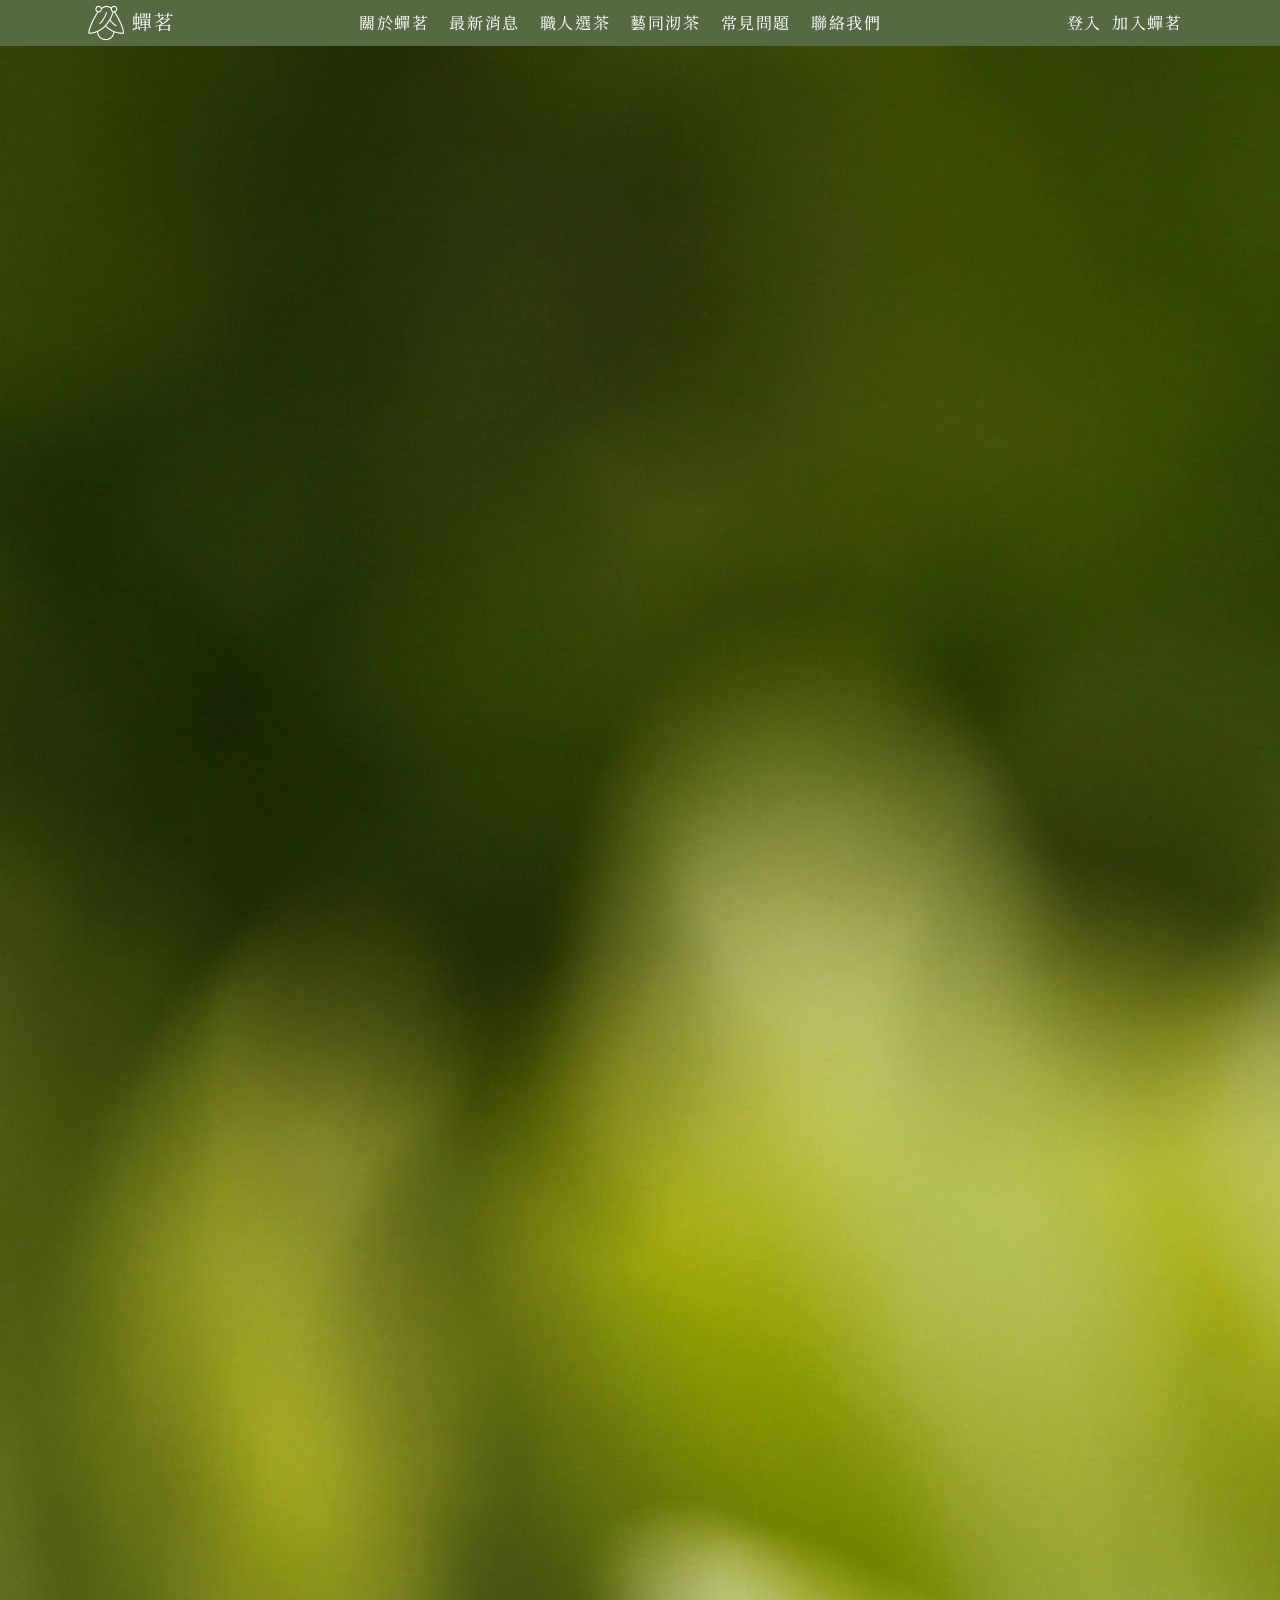
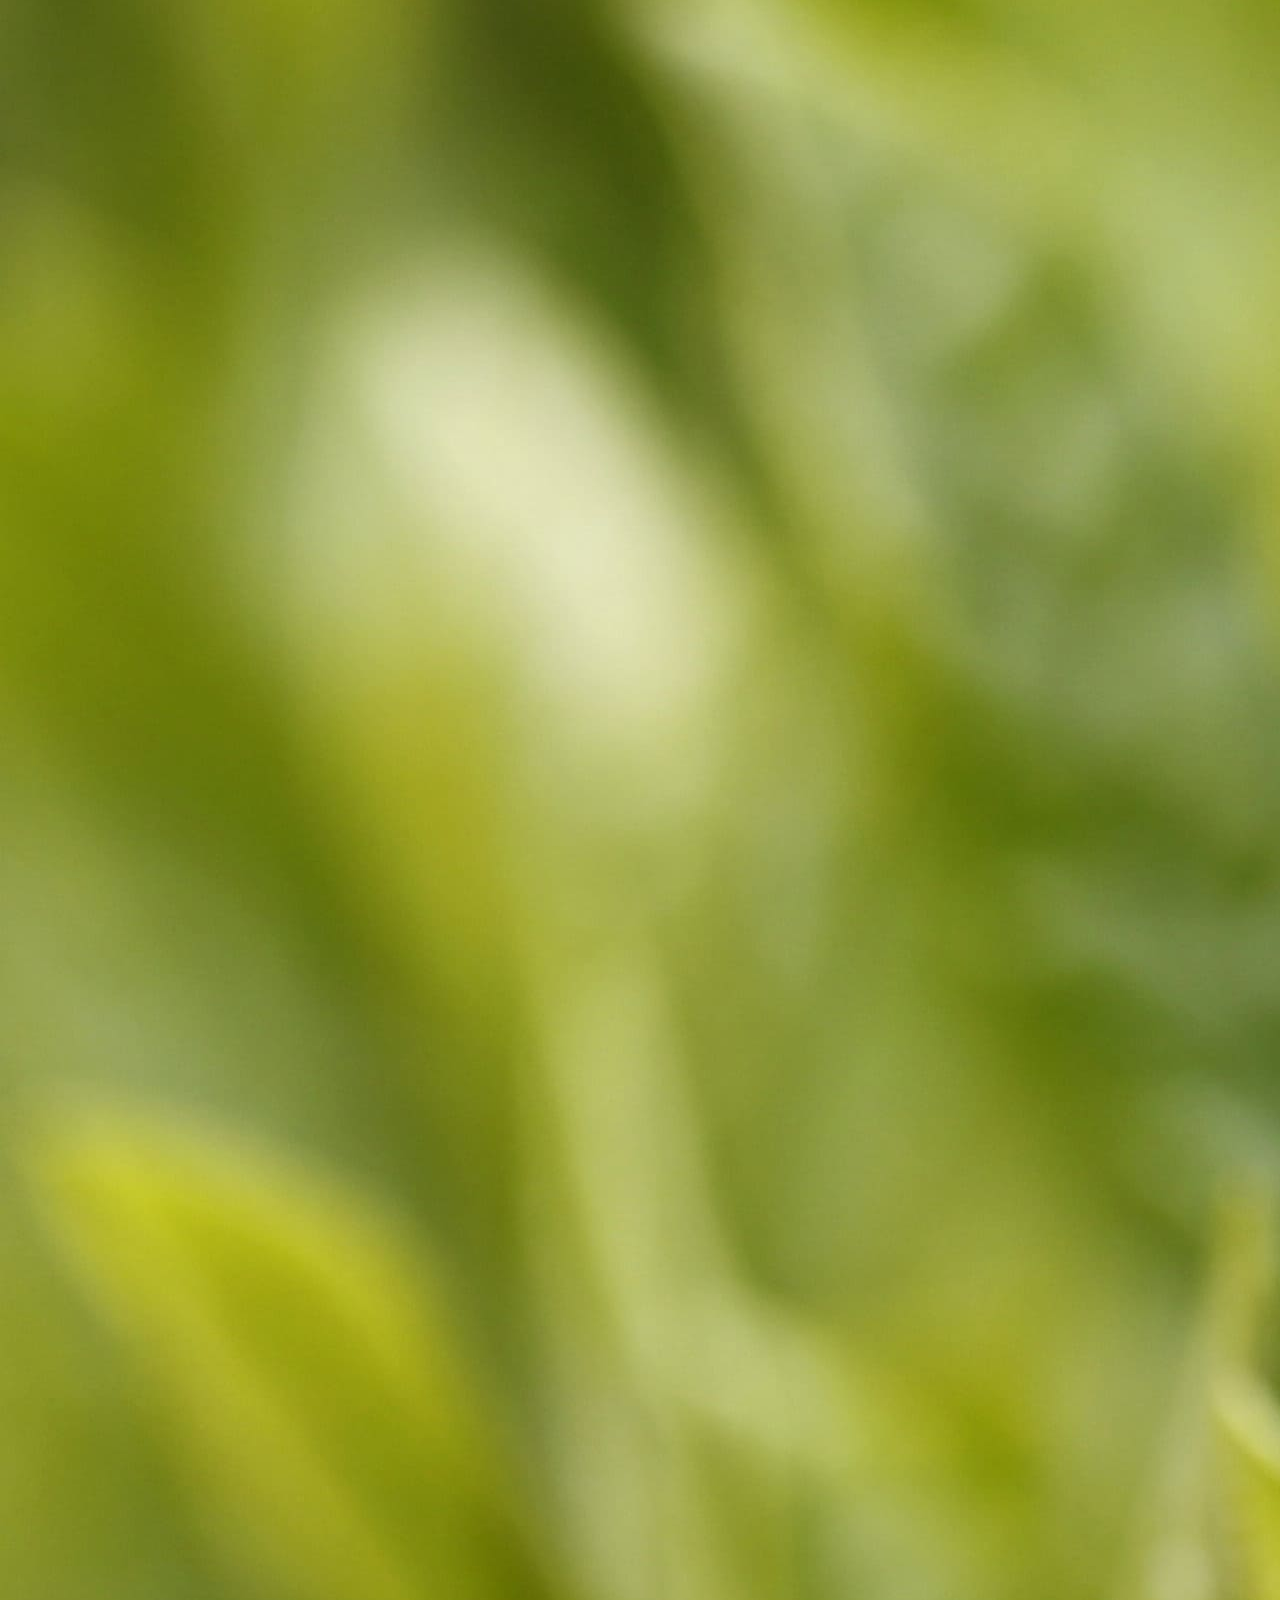
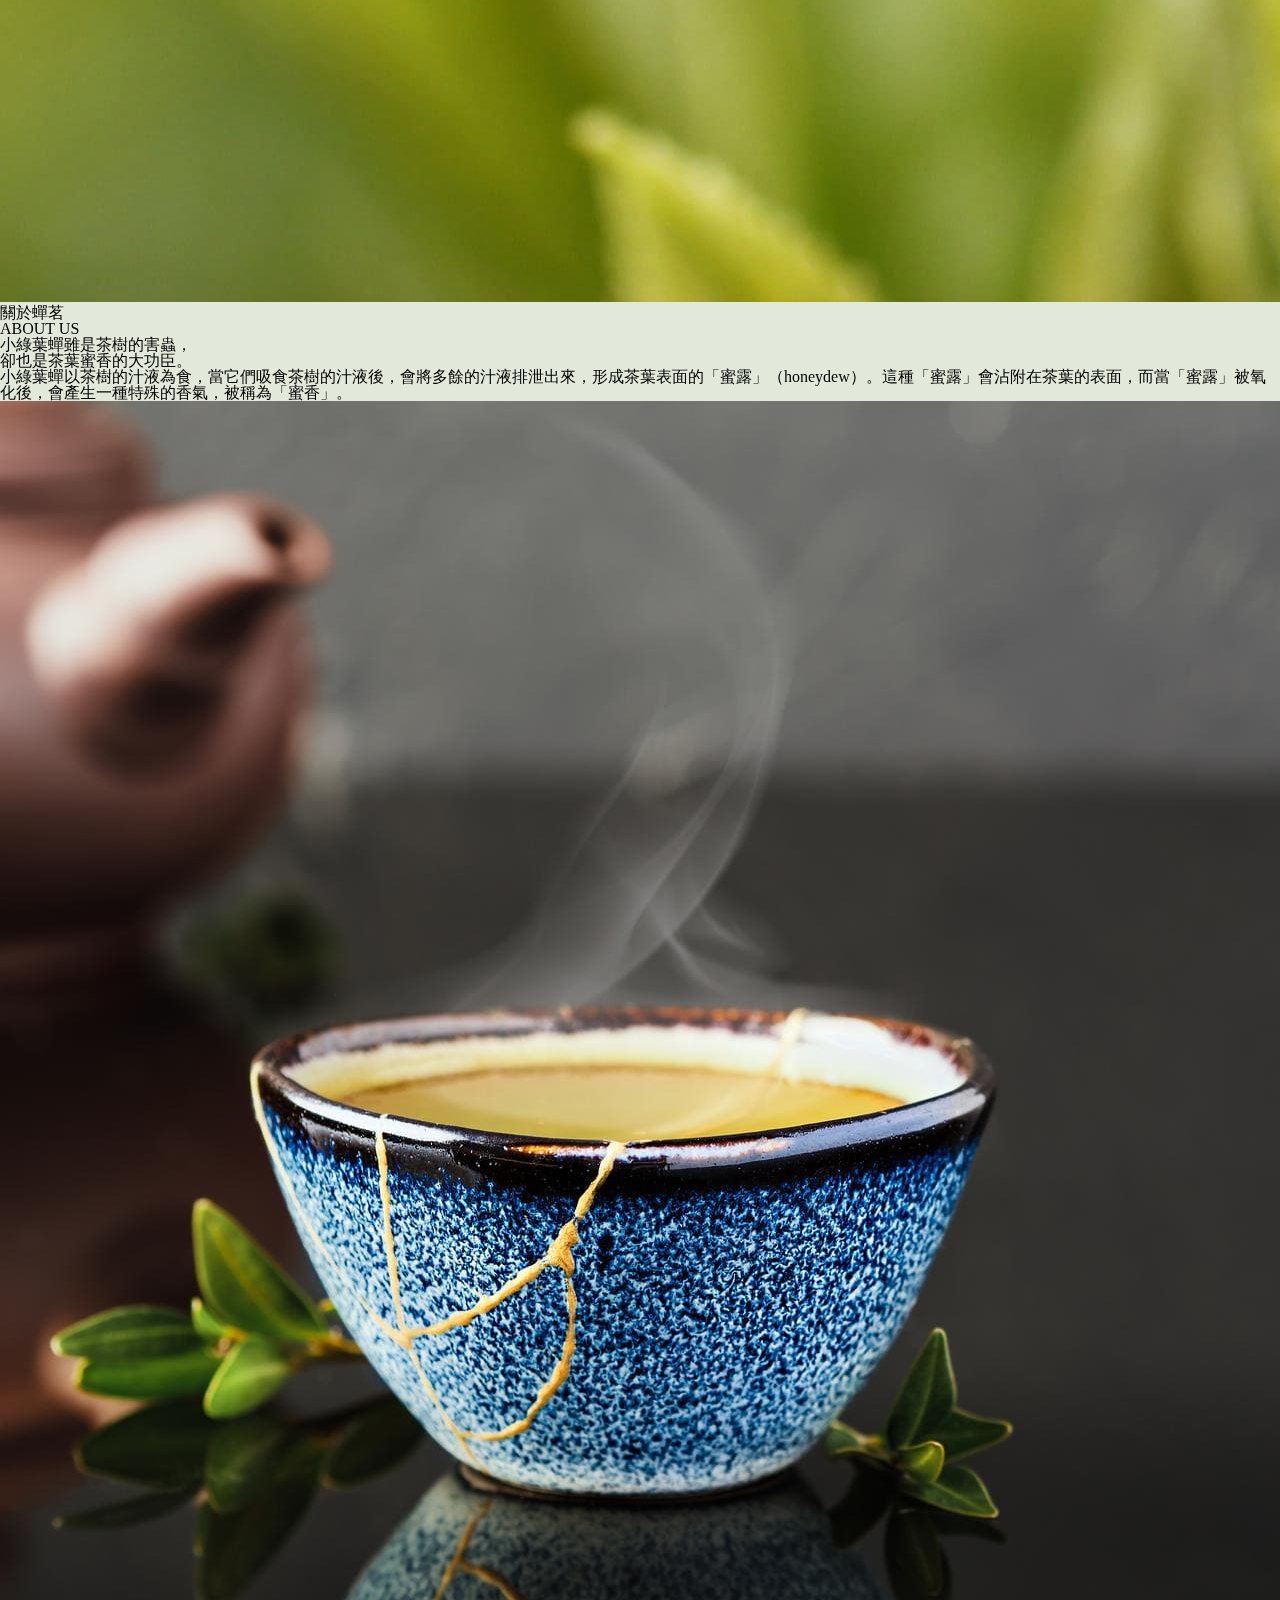
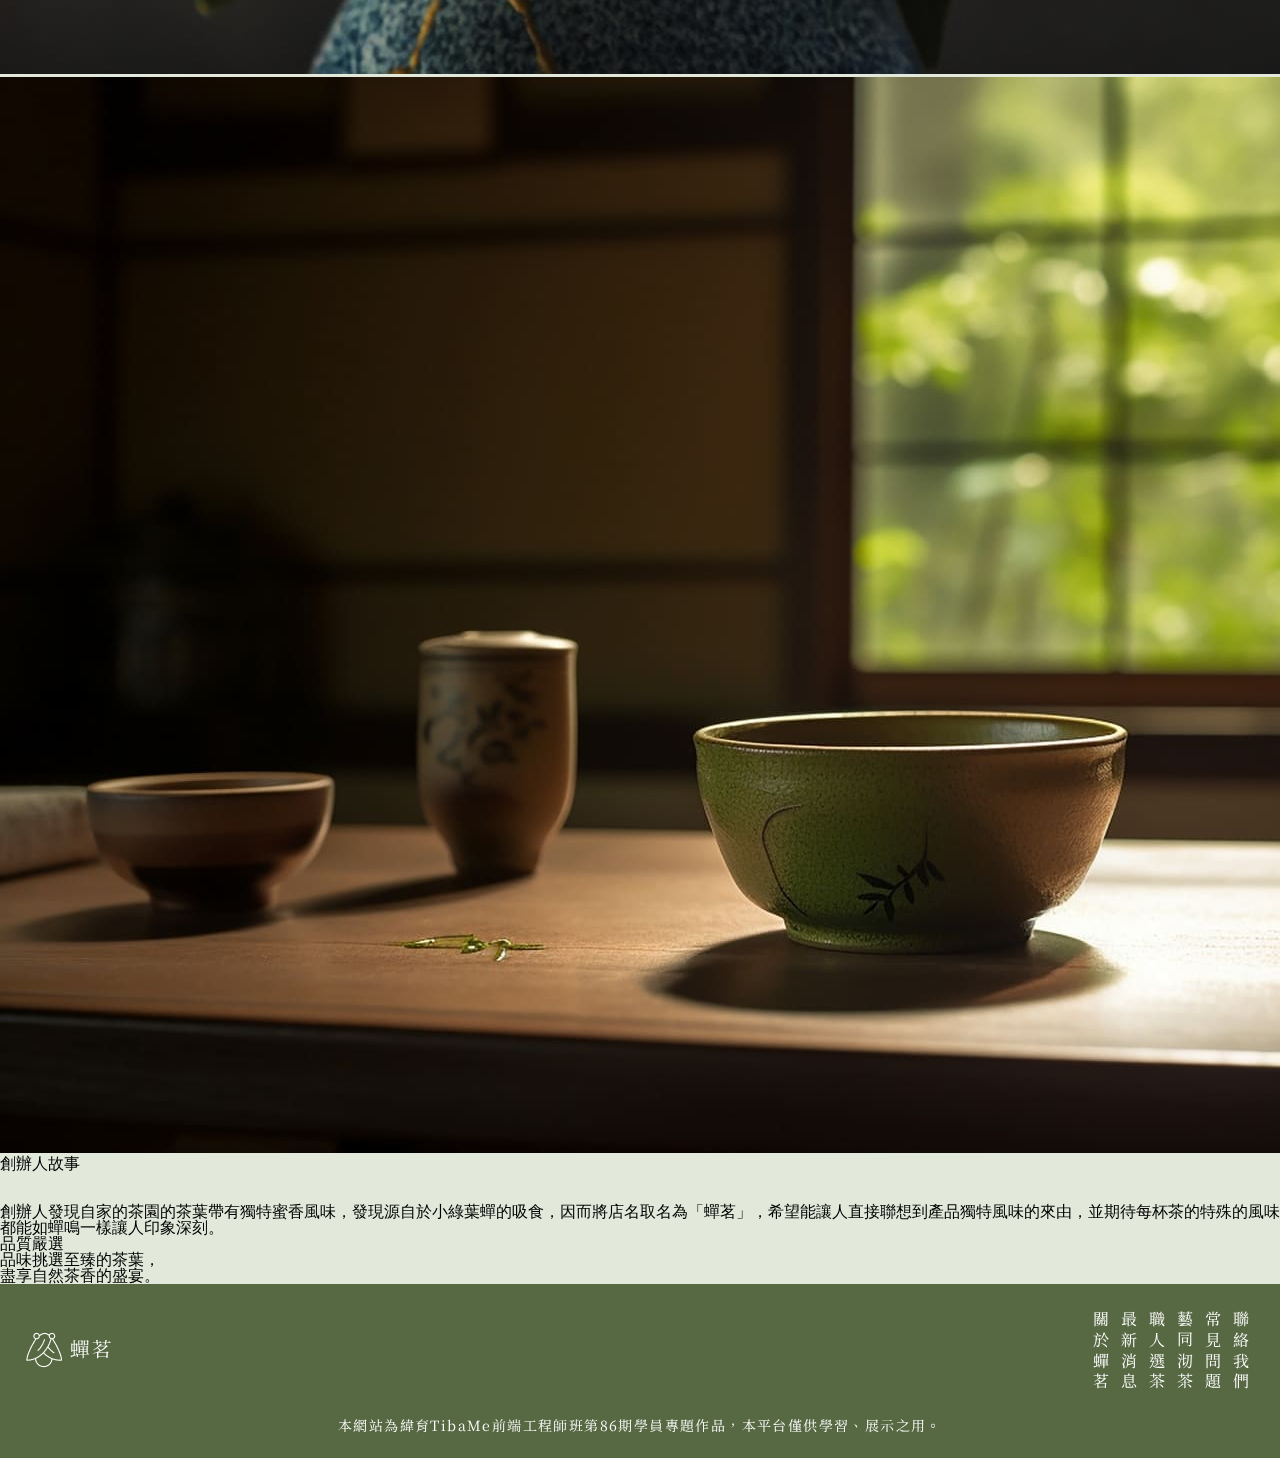
==== commit 63ddf4bf: "update" ====
--- a/about_us.html
+++ b/about_us.html
@@ -3,7 +3,7 @@
 <head>
     <meta charset="UTF-8">
     <meta name="viewport" content="width=device-width, initial-scale=1.0">
-    <title>蟬茗</title>
+    <title>關於蟬茗</title>
     <link rel="stylesheet" href="CSS/reset.css">
     <link rel="stylesheet" href="CSS/for_all.css">
     <link rel="stylesheet" href="CSS/index.css">
@@ -93,11 +93,11 @@
     <footer>
         <div class="footer-section">
             <div class="footer-logo">
-                <a href="index.html"><img src="Images/Logo.png" alt=""></a>
+                <a href="#"><img src="Images/Logo.png" alt=""></a>
             </div>
             <div class="footer-bar">
                 <ul>
-                    <li><a href="#">關於蟬茗</a></li>
+                    <li><a href="about_us.html">關於蟬茗</a></li>
                     <li><a href="news.html">最新消息</a></li>
                     <li><a href="#">職人選茶</a></li>
                     <li><a href="#">藝同沏茶</a></li>
@@ -107,7 +107,7 @@
             </div>
         </div>
         <div class="copyright">
-            本網站為緯育TibaMe前端工程師班第85期學員專題作品，本平台僅供學習、展示之用。
+            本網站為緯育TibaMe前端工程師班第86期學員專題作品，本平台僅供學習、展示之用。
         </div>
     </footer>
 
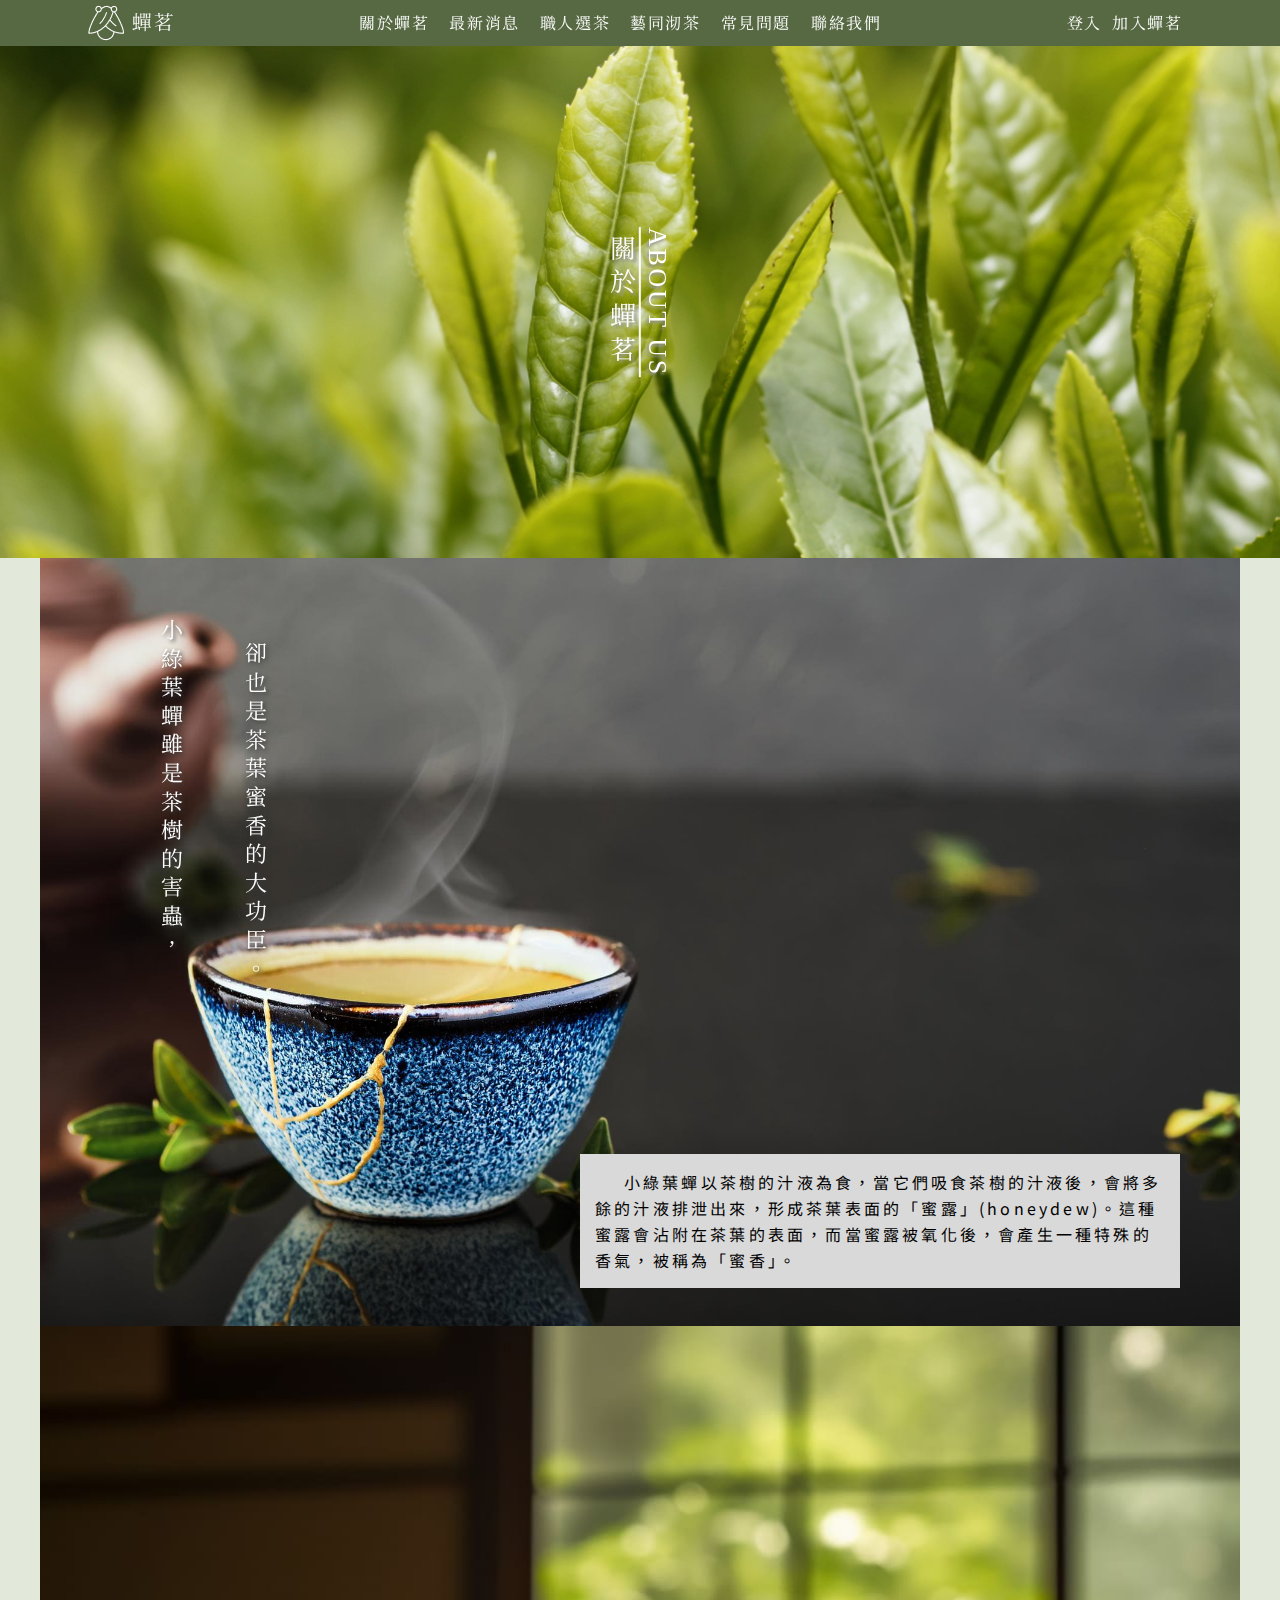
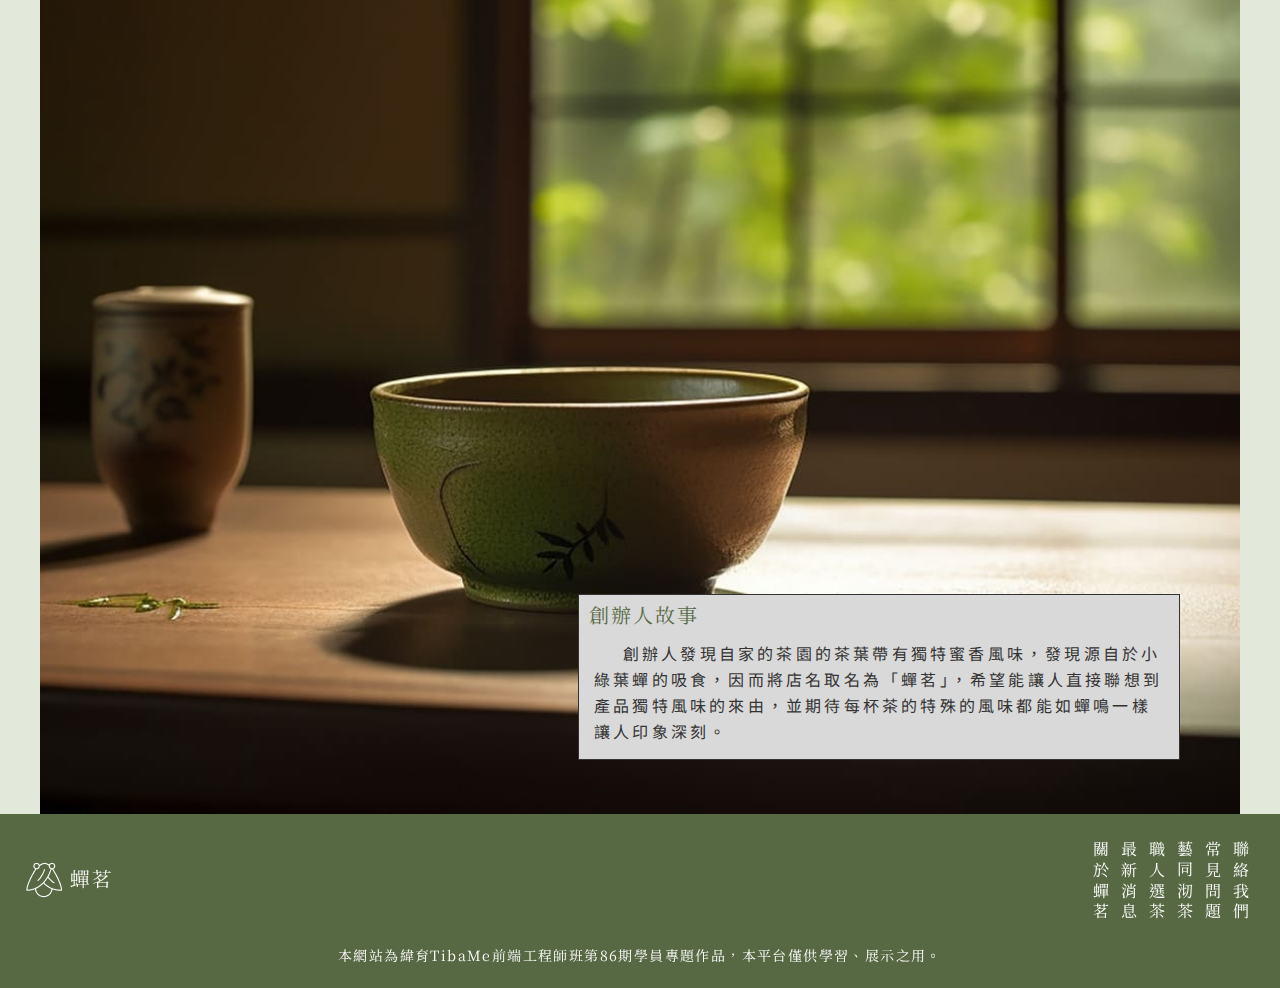
==== commit 4921def5: "about us" ====
--- a/about_us.html
+++ b/about_us.html
@@ -6,7 +6,7 @@
     <title>關於蟬茗</title>
     <link rel="stylesheet" href="CSS/reset.css">
     <link rel="stylesheet" href="CSS/for_all.css">
-    <link rel="stylesheet" href="CSS/index.css">
+    <link rel="stylesheet" href="CSS/about_us.css">
     <link rel="stylesheet" href="CSS/grid.css">
     <link rel="stylesheet" href="CSS/animate.css">
     <script src="JavaScript/jquery-3.7.0.js"></script>
@@ -46,22 +46,24 @@
         </nav>        
     </header>
 
+    <div class="about-us-banner">
+        <div class="about-us-image">
+            <div class="title-flex">
+                <div class="about-us-ch">關於蟬茗</div>
+                <hr>
+                <div class="about-us-en">ABOUT US</div>
+            </div>
+            <img src="Images/about_us_banner.jpg" alt="">
+        </div>       
+    </div>
+    
     <div class="about-us-section">
-        <div class="about-us-banner">
-            <div class="about-us-image">
-                <img src="Images/about_us_banner.jpg" alt="">
-            </div>
-            <div class="about-us-ch">關於蟬茗</div>
-            <div class="title-line"></div>
-            <div class="about-us-en">ABOUT US</div>
-        </div>
-
         <div class="store-story-section">
             <div class="store-story-line">小綠葉蟬雖是茶樹的害蟲，</div>
             <div class="store-story-txt">卻也是茶葉蜜香的大功臣。</div>
             <div class="store-story">
                 <p>
-                    小綠葉蟬以茶樹的汁液為食，當它們吸食茶樹的汁液後，會將多餘的汁液排泄出來，形成茶葉表面的「蜜露」（honeydew）。這種「蜜露」會沾附在茶葉的表面，而當「蜜露」被氧化後，會產生一種特殊的香氣，被稱為「蜜香」。
+                    &nbsp;&nbsp;&nbsp;&nbsp;小綠葉蟬以茶樹的汁液為食，當它們吸食茶樹的汁液後，會將多餘的汁液排泄出來，形成茶葉表面的「蜜露」(honeydew)。這種蜜露會沾附在茶葉的表面，而當蜜露被氧化後，會產生一種特殊的香氣，被稱為「蜜香」。
                 </p>
             </div>
             <div class="about-us-story-image">
@@ -74,19 +76,10 @@
             </div>
             <div class="founder-story-txt">
                 <h3>創辦人故事</h3>
-                <br><br>
                 <p>
-                    創辦人發現自家的茶園的茶葉帶有獨特蜜香風味，發現源自於小綠葉蟬的吸食，因而將店名取名為「蟬茗」，希望能讓人直接聯想到產品獨特風味的來由，並期待每杯茶的特殊的風味都能如蟬鳴一樣讓人印象深刻。
+                    &nbsp;&nbsp;&nbsp;&nbsp;創辦人發現自家的茶園的茶葉帶有獨特蜜香風味，發現源自於小綠葉蟬的吸食，因而將店名取名為「蟬茗」，希望能讓人直接聯想到產品獨特風味的來由，並期待每杯茶的特殊的風味都能如蟬鳴一樣讓人印象深刻。
                 </p>
             </div>
-        </div>
-
-        <div class="title-upper-space"></div>
-        <h2>品質嚴選</h2>
-        <div class="title-bottom-space"></div>
-        <div class="product-slogan">
-            <h3 class="together-enjoy-slogan">品味挑選至臻的茶葉，</h3>
-            <h3 class="experience-tea-slogan">盡享自然茶香的盛宴。</h3>
         </div>
     </div>
 
--- a/CSS/about_us.css
+++ b/CSS/about_us.css
@@ -0,0 +1,175 @@
+.about-us-banner {
+   width: 100%;
+   height: 40vw;
+   margin: auto;
+   position: relative;
+}
+
+.about-us-image {
+   width: 100%;
+   height: 40vw;
+   position: relative;
+   overflow: hidden;
+}
+
+.about-us-image img {
+   width: 100%;
+   height: 40vw;
+   object-fit: cover;
+   vertical-align: bottom;
+}
+
+.title-flex {
+   display: flex;
+   position: absolute;
+   top: 50%;
+   left: 50%;
+   transform: translate(-50%, -50%);
+   z-index: 1;
+   text-align: center;
+}
+
+.about-us-ch {
+   writing-mode: vertical-lr;
+   font-size: 16px;
+   font-family: 'Noto Serif TC', serif;
+   letter-spacing: 0.3em;
+   text-shadow: 0.1em 0.1em 0.1em #969696;
+   color: white;
+   margin: auto;
+}
+
+hr {
+   border:1px solid white;
+   margin: 0 0.2em;
+   text-shadow: 0.1em 0.1em 0.1em #969696;
+}
+
+.about-us-en {
+   writing-mode: vertical-lr;
+   font-size: 16px;
+   font-family: 'Old Standard TT', serif;
+   letter-spacing: 0.1em;
+   text-shadow: 0.1em 0.1em 0.1em #969696;
+   color: white;
+}
+
+.about-us-section{
+   width: 100%;
+   max-width: 1200px;
+   margin: auto;
+}
+
+.store-story-section{
+   position: relative;
+}
+
+.store-story-line{
+   writing-mode: vertical-lr;
+   font-size: 12px;
+   font-family: 'Noto Serif TC', serif;
+   letter-spacing: 0.3em;
+   text-shadow: 0.1em 0.1em 0.2em #383838;
+   color: #fff;
+   position: absolute;
+   margin: 5% 10% 0;
+   z-index: 1;
+}
+.store-story-txt{
+   writing-mode: vertical-lr;
+   font-size: 12px;
+   font-family: 'Noto Serif TC', serif;
+   letter-spacing: 0.3em;
+   text-shadow: 0.1em 0.1em 0.2em #383838;
+   color: #fff;
+   position: absolute;
+   margin: 7% 17% 0;
+   z-index: 2;
+}
+.store-story{
+   width: 50%;
+   background-color: #D9D9D9;
+   position: absolute;
+   bottom: 5%;
+   right: 5%;
+   z-index: 3;
+}
+.store-story p{
+   line-height: 18px;
+   font-size: 12px;
+   text-align: left;
+   padding: 10px 10px;
+   letter-spacing: 0.1em;
+   font-family: 'Noto Sans TC', sans-serif;
+}
+.about-us-story-image img{
+   width: 100%;
+   height: 60vw;
+   object-fit: cover;
+   vertical-align: bottom;
+}
+.founder-story{
+   width: 100%;
+   position: relative;
+}
+.founder-story-image img{
+   width: 100%;
+   height: 85vw;
+   object-fit: cover;
+   vertical-align: bottom;
+}
+.founder-story-txt{
+   width: 50%;
+   background-color: #D9D9D9;
+   border: #333333 solid 1px;
+   position: absolute;
+   right: 5%;
+   bottom: 5%;
+}
+.founder-story-txt h3{
+   font-family: 'Noto Serif TC', serif;
+   font-size: 20px;
+   letter-spacing: 0.1em;
+   padding: 10px 0 0 10px;
+   color: #576943;
+}
+.founder-story-txt p{
+   font-family: 'Noto Sans TC', sans-serif;
+   line-height: 18px;
+   font-size: 12px;
+   letter-spacing: 0.1em;
+   padding: 15px;
+   color: #333333;
+}
+
+@media screen and (min-width: 414px) {
+   .store-story-line, .store-story-txt{
+      font-size: 14px;
+   }
+   .store-story p{
+      line-height: 22px;
+   }
+}
+@media screen and (min-width: 768px) {
+   .about-us-ch, .about-us-en{
+      font-size: 26px;
+   }
+   .store-story-line, .store-story-txt{
+      font-size: 22px;
+   }
+   .store-story p{
+      font-size: 16px;
+      line-height: 26px;
+      letter-spacing: 0.2em;
+      padding: 15px 15px;
+   }
+   .founder-story-txt h3{
+      font-size: 20px;
+   }
+   .founder-story-txt p{
+      font-size: 16px;
+      line-height: 26px;
+      letter-spacing: 0.2em;
+      padding: 15px 15px;
+   }
+}
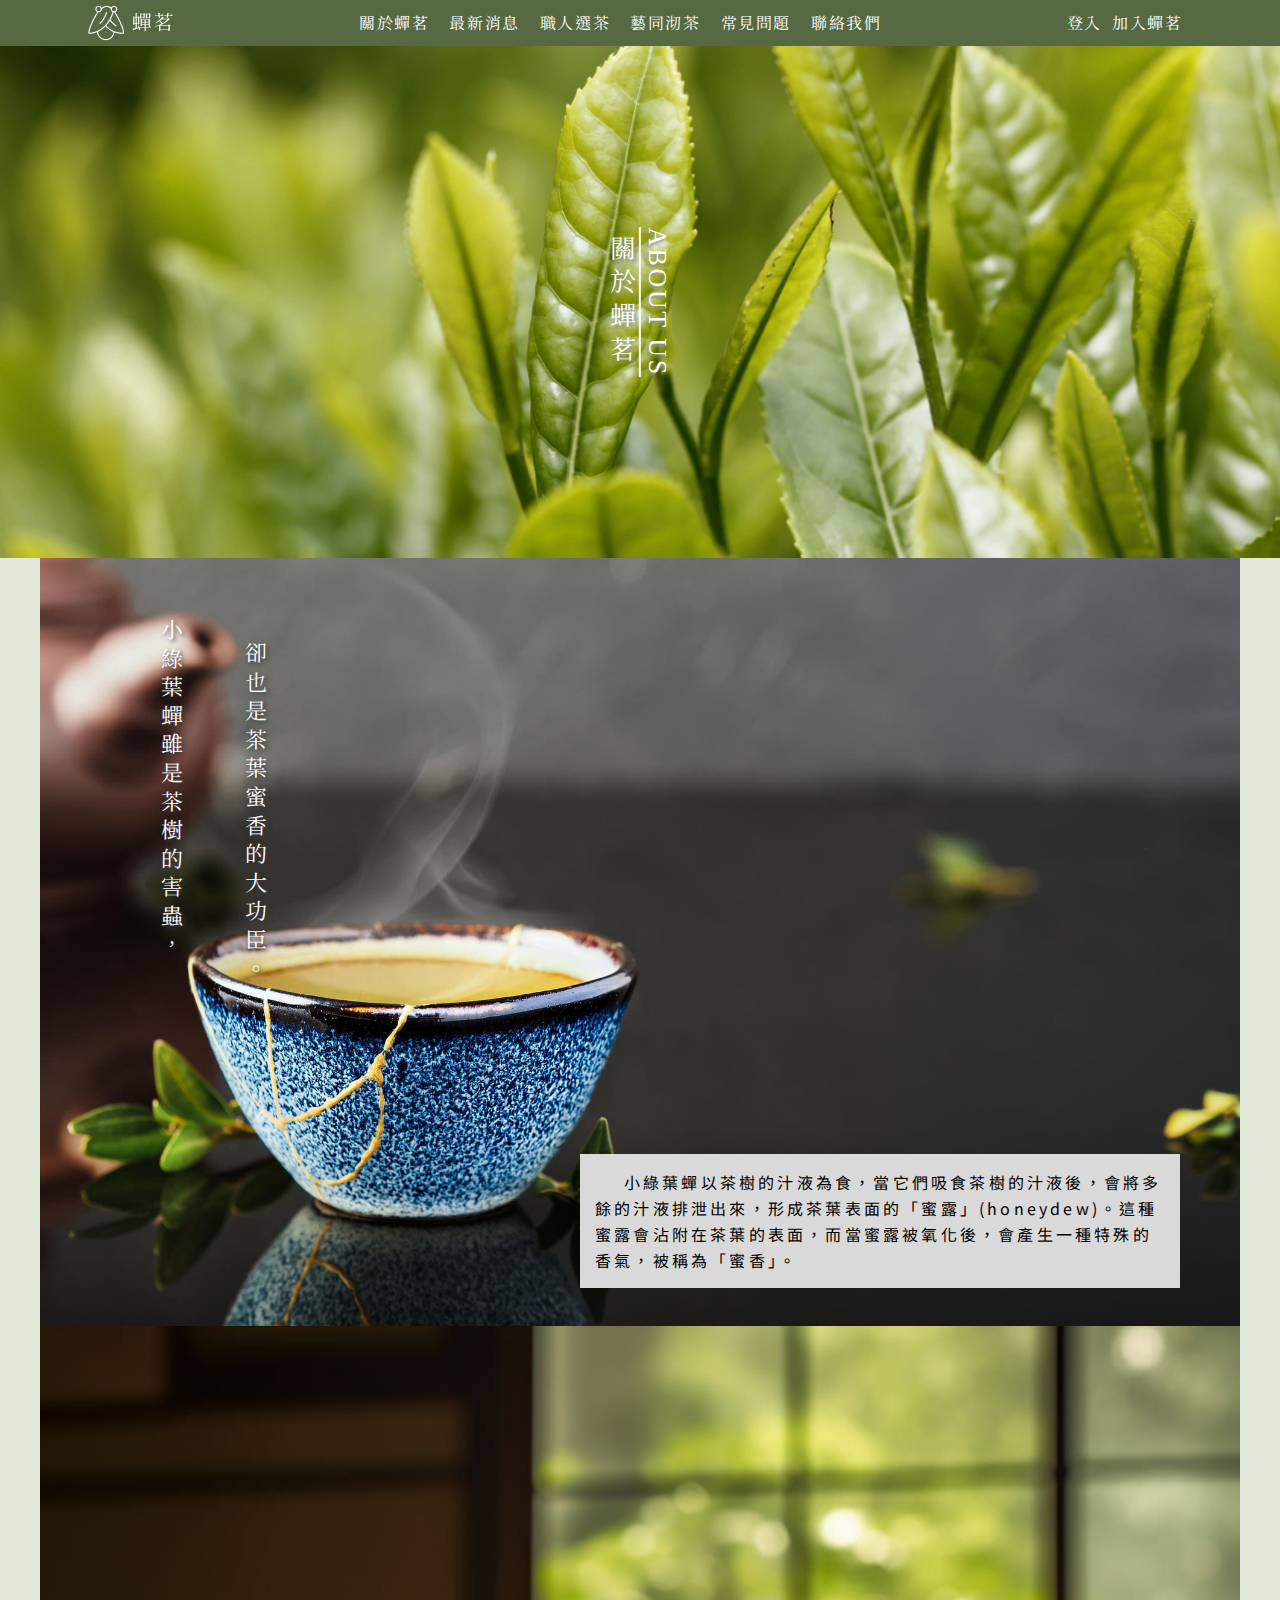
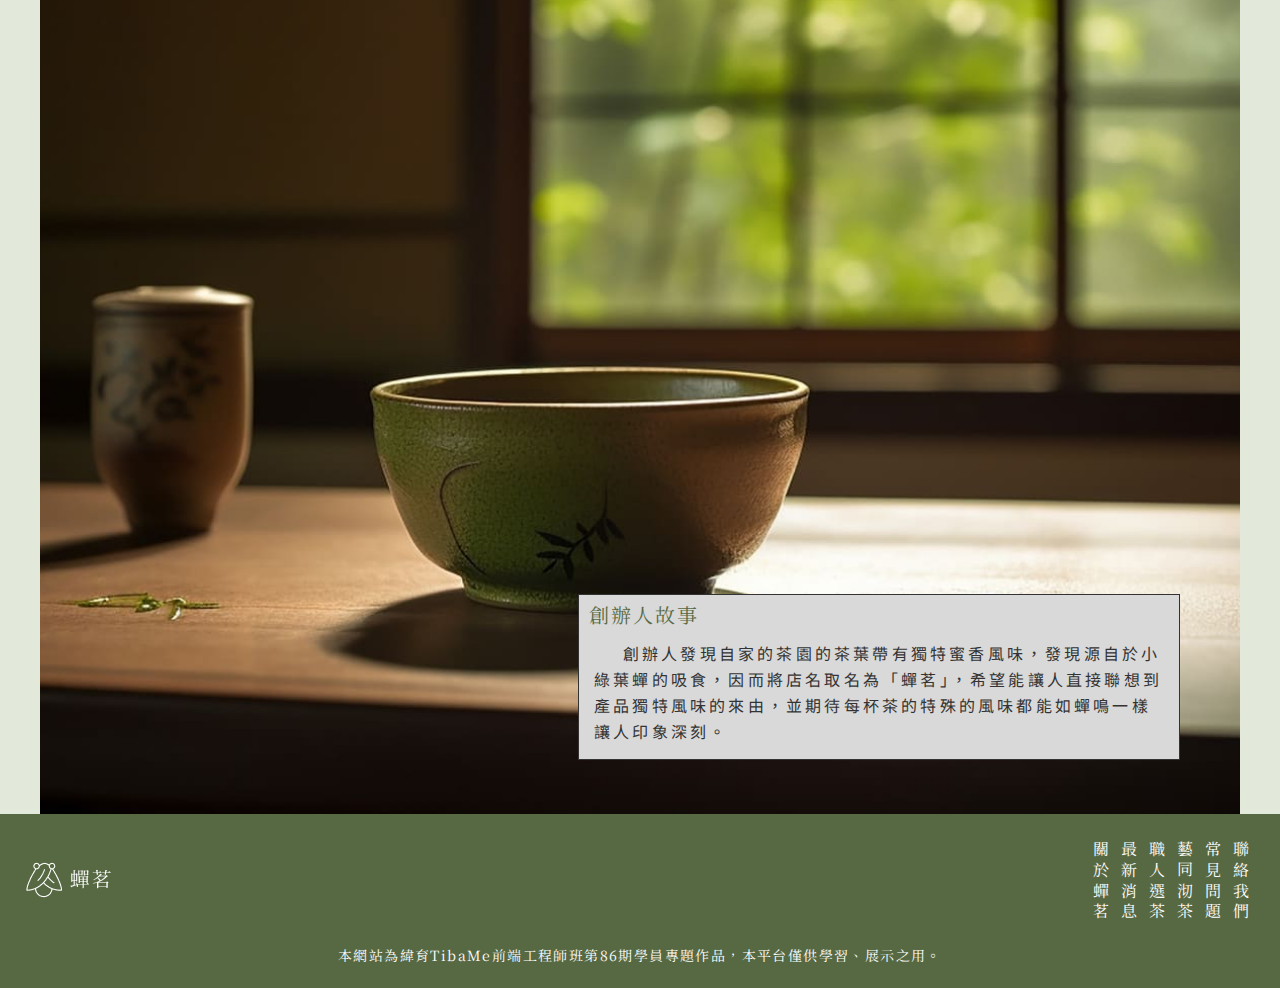
==== commit f8ed007e: "update" ====
--- a/about_us.html
+++ b/about_us.html
@@ -18,7 +18,7 @@
     <input type="checkbox" name="" id="menu-switch">
     <header class="main-header">
         <div class="logo">
-            <a href="#">
+            <a href="index.html">
                 <img src="Images/Logo.png"alt="">
             </a>
         </div>
@@ -86,7 +86,7 @@
     <footer>
         <div class="footer-section">
             <div class="footer-logo">
-                <a href="#"><img src="Images/Logo.png" alt=""></a>
+                <a href="index.html"><img src="Images/Logo.png" alt=""></a>
             </div>
             <div class="footer-bar">
                 <ul>
--- a/CSS/for_all.css
+++ b/CSS/for_all.css
@@ -13,6 +13,7 @@
    padding: 5px 0 5px 0;
    background-color: #576943;
    position: relative;
+   z-index: 10;
 }
 
 .main-nav{
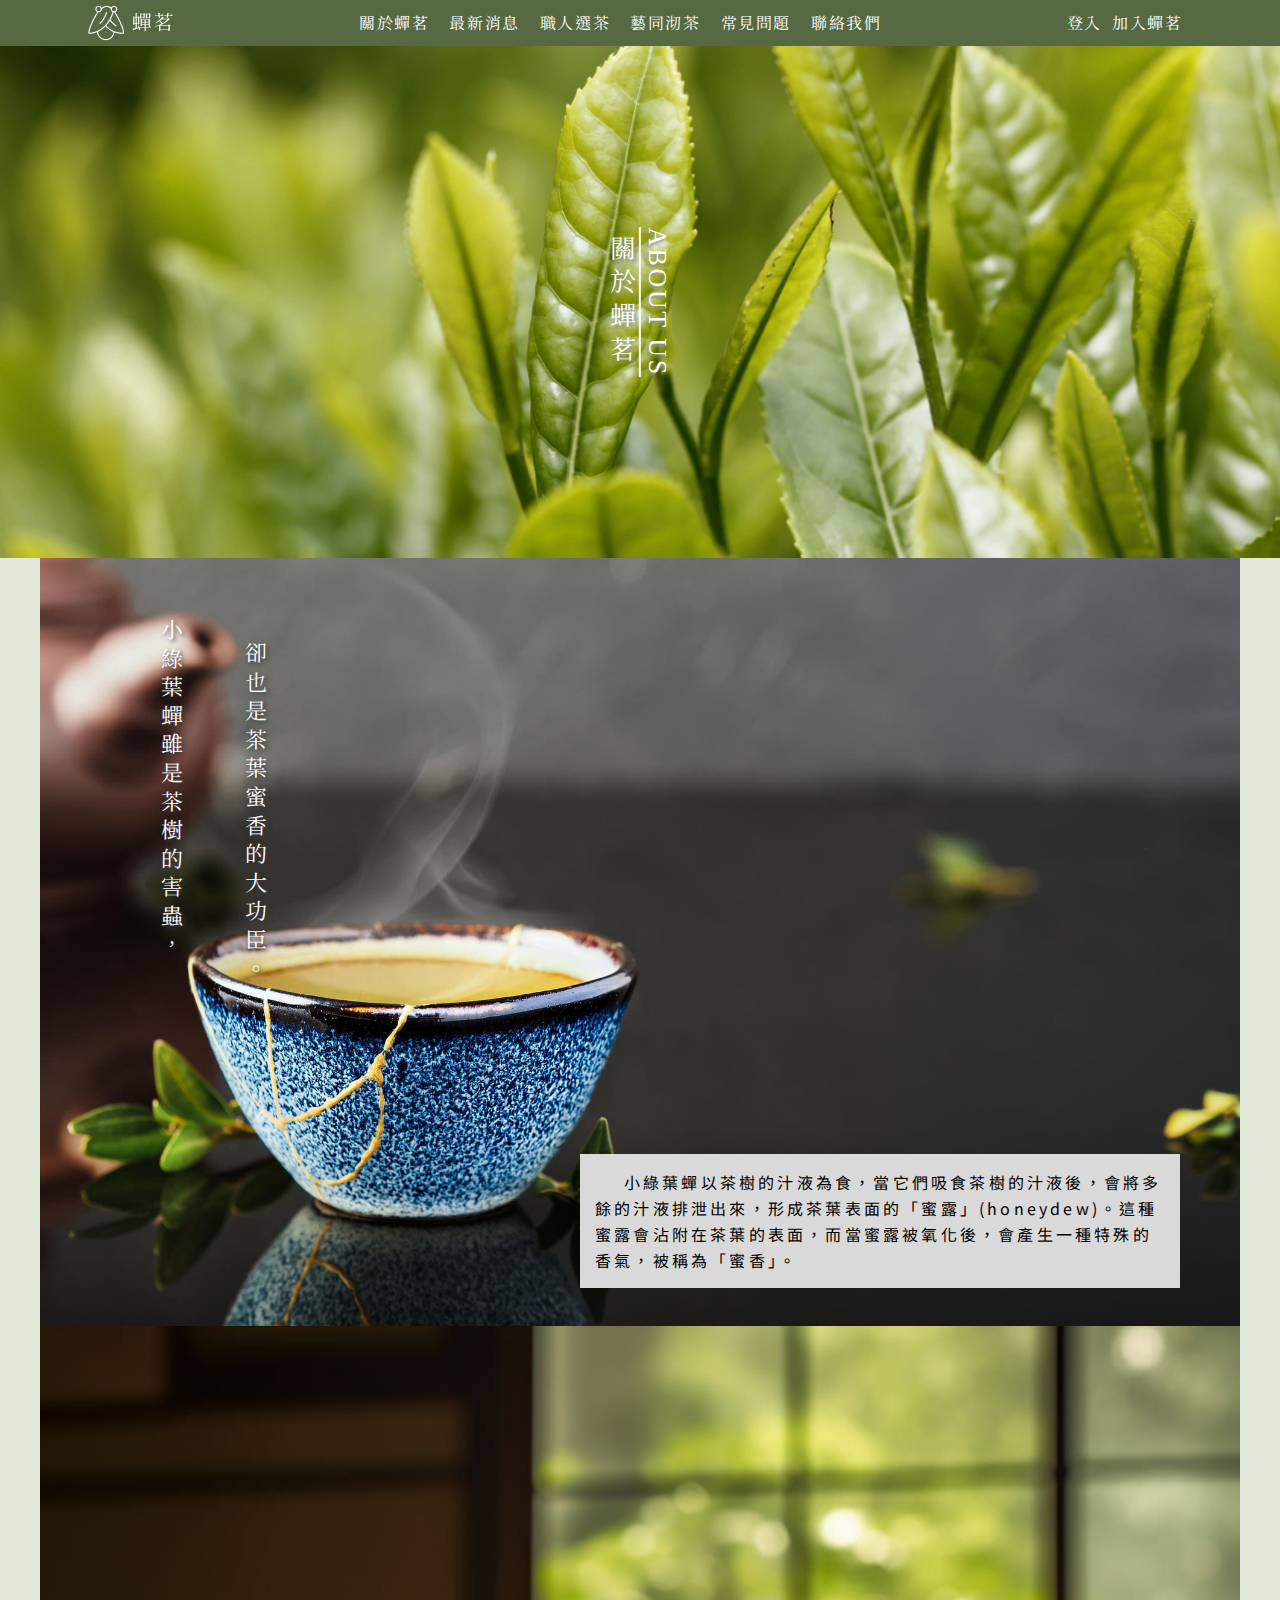
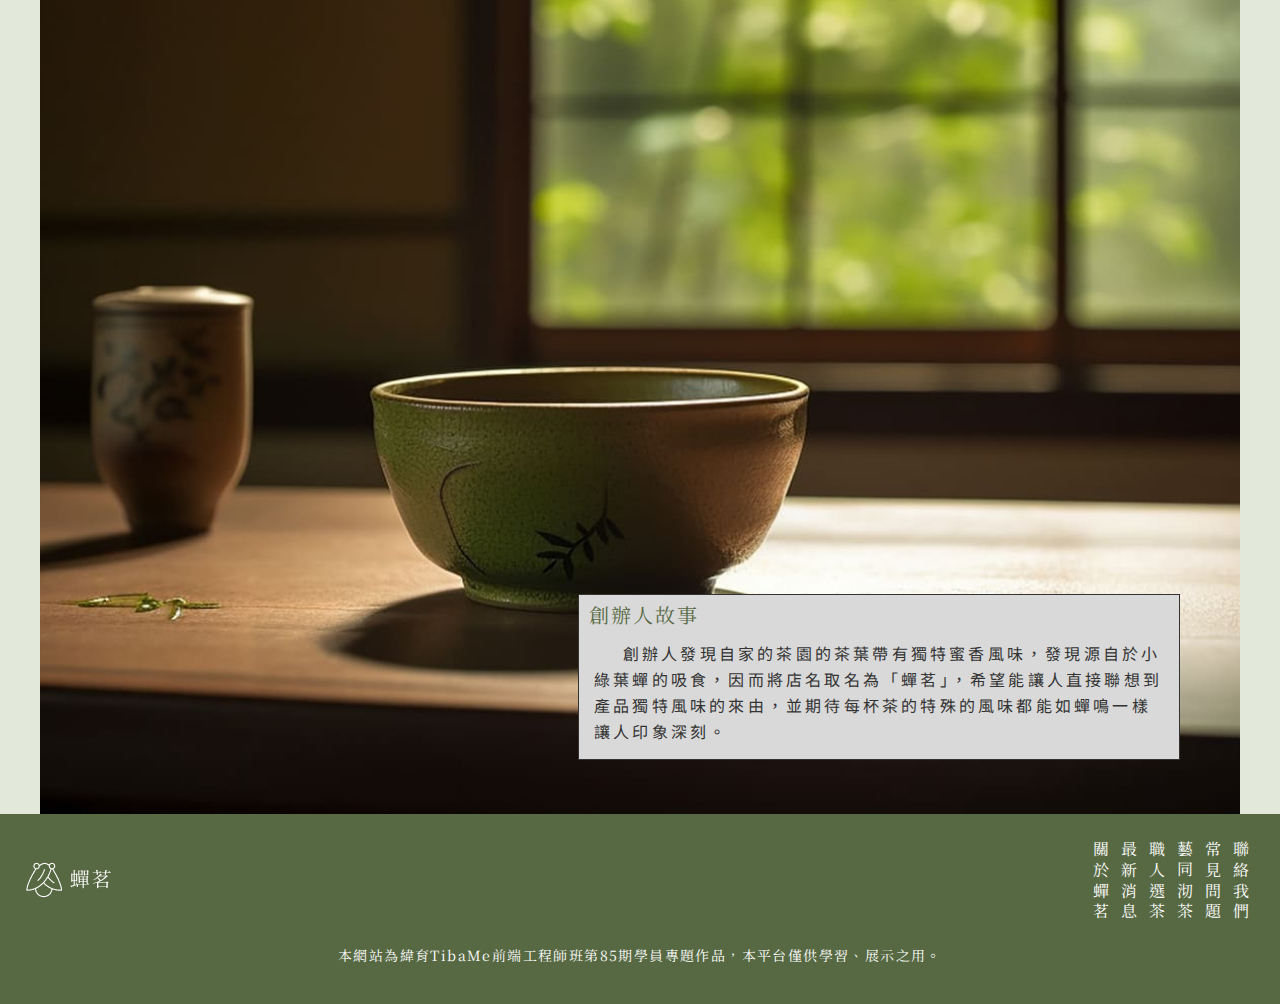
==== commit 7935fd5f: "modify" ====
--- a/about_us.html
+++ b/about_us.html
@@ -3,7 +3,7 @@
 <head>
     <meta charset="UTF-8">
     <meta name="viewport" content="width=device-width, initial-scale=1.0">
-    <title>關於蟬茗</title>
+    <title>蟬茗｜關於蟬茗</title>
     <link rel="stylesheet" href="CSS/reset.css">
     <link rel="stylesheet" href="CSS/for_all.css">
     <link rel="stylesheet" href="CSS/about_us.css">
@@ -32,12 +32,12 @@
         </div>
 
         <nav class="main-nav">
-            <a href="about_us.html">關於蟬茗</a>
+            <a href="#">關於蟬茗</a>
             <a href="news.html">最新消息</a>
-            <a href="#">職人選茶</a>
-            <a href="#">藝同沏茶</a>
-            <a href="#">常見問題</a>
-            <a href="#">聯絡我們</a>
+            <a href="product.html">職人選茶</a>
+            <a href="event.html">藝同沏茶</a>
+            <a href="FAQ.html">常見問題</a>
+            <a href="contact_us.html">聯絡我們</a>
         </nav>
 
         <nav class="menu-login">
@@ -90,17 +90,22 @@
             </div>
             <div class="footer-bar">
                 <ul>
-                    <li><a href="about_us.html">關於蟬茗</a></li>
+                    <li><a href="#">關於蟬茗</a></li>
                     <li><a href="news.html">最新消息</a></li>
-                    <li><a href="#">職人選茶</a></li>
-                    <li><a href="#">藝同沏茶</a></li>
-                    <li><a href="#">常見問題</a></li>
-                    <li><a href="#">聯絡我們</a></li>
+                    <li><a href="product.html">職人選茶</a></li>
+                    <li><a href="event.html">藝同沏茶</a></li>
+                    <li><a href="FAQ.html">常見問題</a></li>
+                    <li><a href="contact_us.html">聯絡我們</a></li>
                 </ul>
             </div>
         </div>
         <div class="copyright">
-            本網站為緯育TibaMe前端工程師班第86期學員專題作品，本平台僅供學習、展示之用。
+            本網站為緯育TibaMe前端工程師班第85期學員專題作品，本平台僅供學習、展示之用。
+        </div>
+        <div class="back_wrap">
+            <a href="#">
+                <img src="Images/back_to_top_white.svg" alt="">
+            </a>
         </div>
     </footer>
 
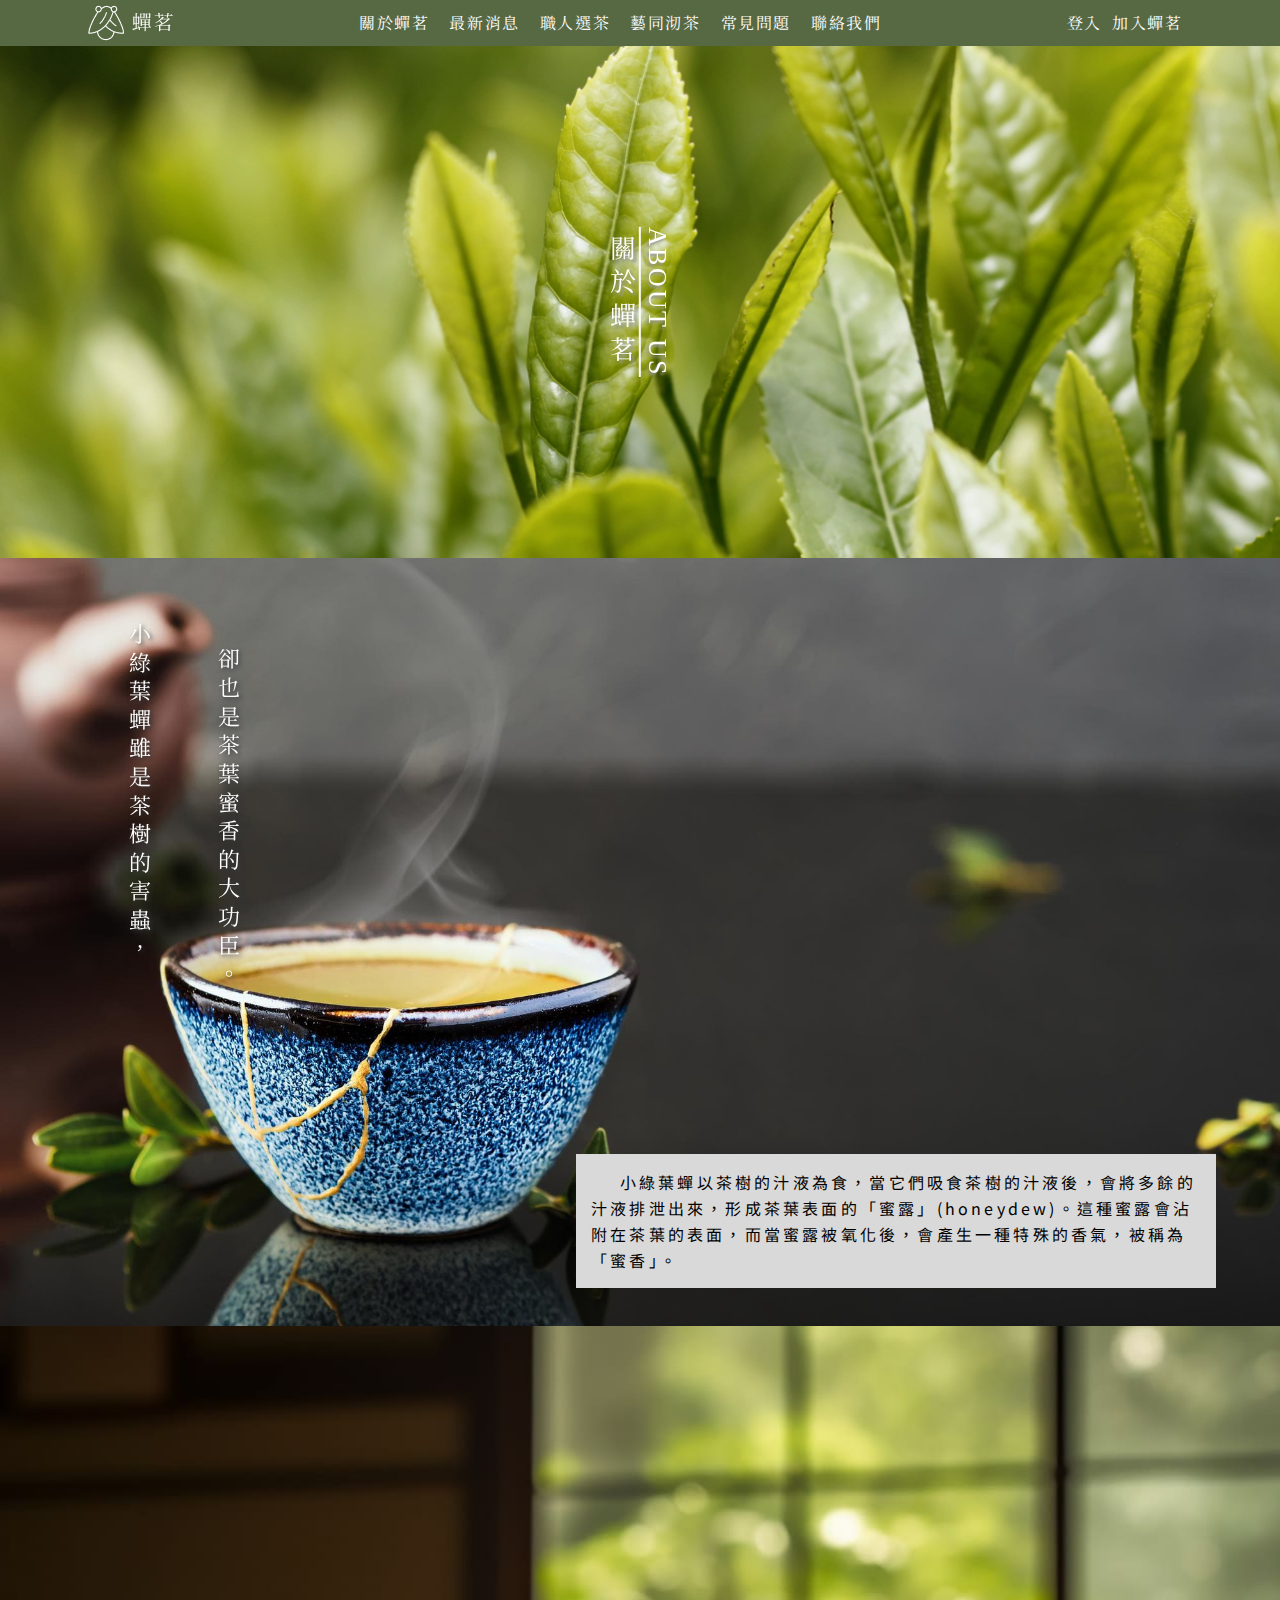
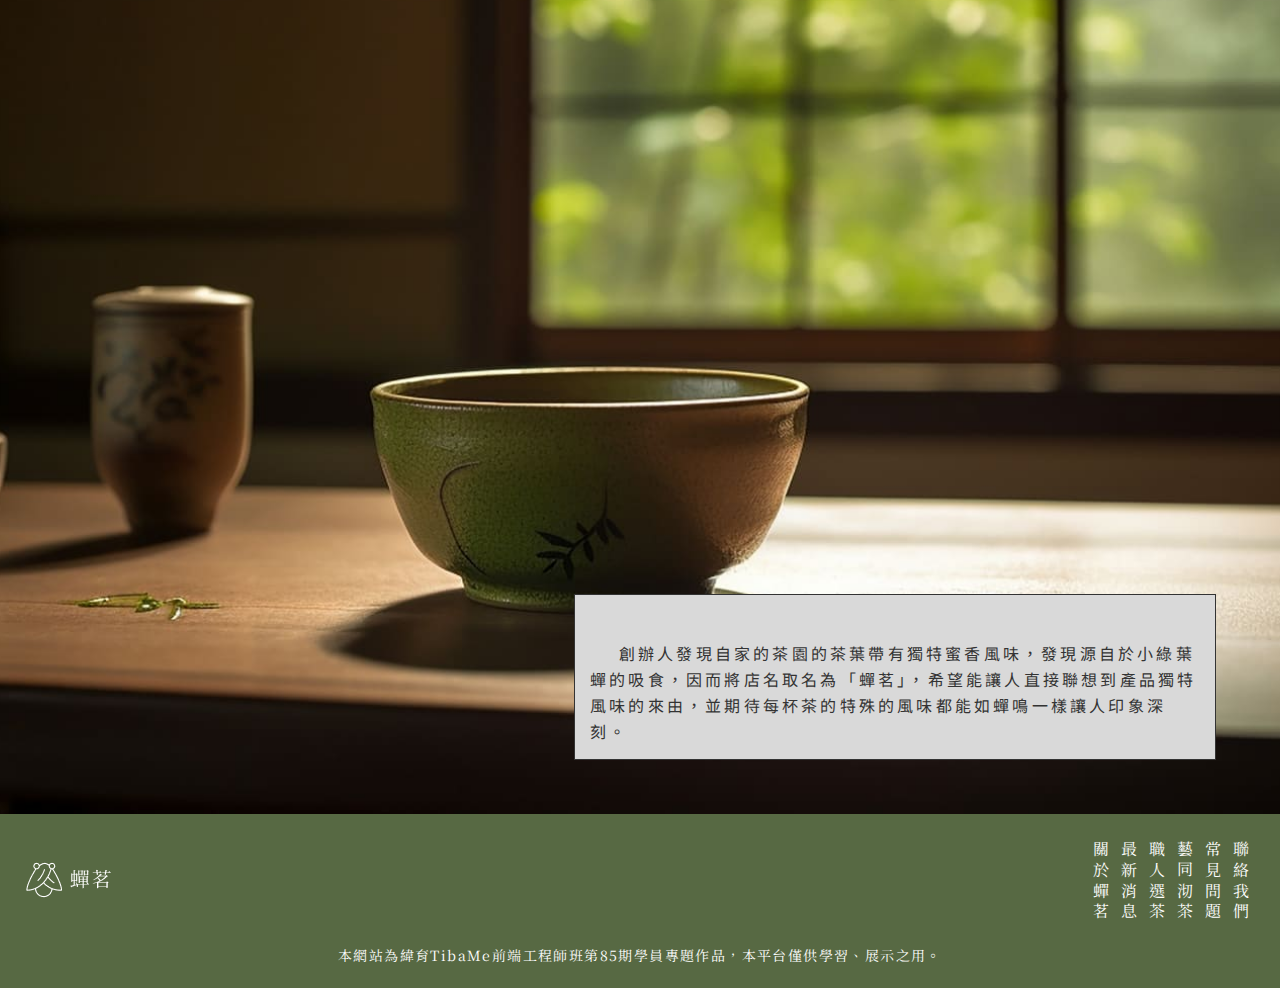
==== commit 5571eb94: "update" ====
--- a/about_us.html
+++ b/about_us.html
@@ -10,7 +10,7 @@
     <link rel="stylesheet" href="CSS/grid.css">
     <link rel="stylesheet" href="CSS/animate.css">
     <script src="JavaScript/jquery-3.7.0.js"></script>
-    <script src="JavaScript/index.js"></script>
+    <script src="JavaScript/about_us.js"></script>
 	<script src="JavaScript/jquery.lettering.js"></script>
 	<script src="JavaScript/jquery.textillate.js"></script>
 </head>
@@ -49,18 +49,15 @@
     <div class="about-us-banner">
         <div class="about-us-image">
             <div class="title-flex">
-                <div class="about-us-ch">關於蟬茗</div>
+                <div class="about-us-ch" id="theTitle">關於蟬茗</div>
                 <hr>
-                <div class="about-us-en">ABOUT US</div>
+                <div class="about-us-en" id="theEnTitle">ABOUT US</div>
             </div>
             <img src="Images/about_us_banner.jpg" alt="">
-        </div>       
-    </div>
-    
-    <div class="about-us-section">
+        </div>
         <div class="store-story-section">
-            <div class="store-story-line">小綠葉蟬雖是茶樹的害蟲，</div>
-            <div class="store-story-txt">卻也是茶葉蜜香的大功臣。</div>
+            <div class="store-story-line" id="story-tagline-first">小綠葉蟬雖是茶樹的害蟲，</div>
+            <div class="store-story-txt" id="story-tagline-second">卻也是茶葉蜜香的大功臣。</div>
             <div class="store-story">
                 <p>
                     &nbsp;&nbsp;&nbsp;&nbsp;小綠葉蟬以茶樹的汁液為食，當它們吸食茶樹的汁液後，會將多餘的汁液排泄出來，形成茶葉表面的「蜜露」(honeydew)。這種蜜露會沾附在茶葉的表面，而當蜜露被氧化後，會產生一種特殊的香氣，被稱為「蜜香」。
@@ -75,14 +72,13 @@
                 <img src="Images/founder_story.jpg" alt="">
             </div>
             <div class="founder-story-txt">
-                <h3>創辦人故事</h3>
+                <h3 id="founder-story-title">創辦人故事</h3>
                 <p>
                     &nbsp;&nbsp;&nbsp;&nbsp;創辦人發現自家的茶園的茶葉帶有獨特蜜香風味，發現源自於小綠葉蟬的吸食，因而將店名取名為「蟬茗」，希望能讓人直接聯想到產品獨特風味的來由，並期待每杯茶的特殊的風味都能如蟬鳴一樣讓人印象深刻。
                 </p>
             </div>
-        </div>
+        </div>       
     </div>
-
     <footer>
         <div class="footer-section">
             <div class="footer-logo">
--- a/CSS/for_all.css
+++ b/CSS/for_all.css
@@ -12,7 +12,8 @@
    justify-content: space-around;
    padding: 5px 0 5px 0;
    background-color: #576943;
-   position: relative;
+   position: sticky;
+   top: 0;
    z-index: 10;
 }
 
@@ -83,6 +84,14 @@
    font-family: 'Noto Serif TC', serif;
    text-align: center;
    padding: 0 2% 2%;
+}
+.back_wrap{
+   display: flex;
+   flex-direction: column;
+   gap: 5px;
+   position: fixed;
+   bottom: 27%;
+   right: 0.5%;
 }
 
 @media screen and (max-width: 767px) {
--- a/CSS/about_us.css
+++ b/CSS/about_us.css
@@ -1,6 +1,5 @@
 .about-us-banner {
    width: 100%;
-   height: 40vw;
    margin: auto;
    position: relative;
 }
